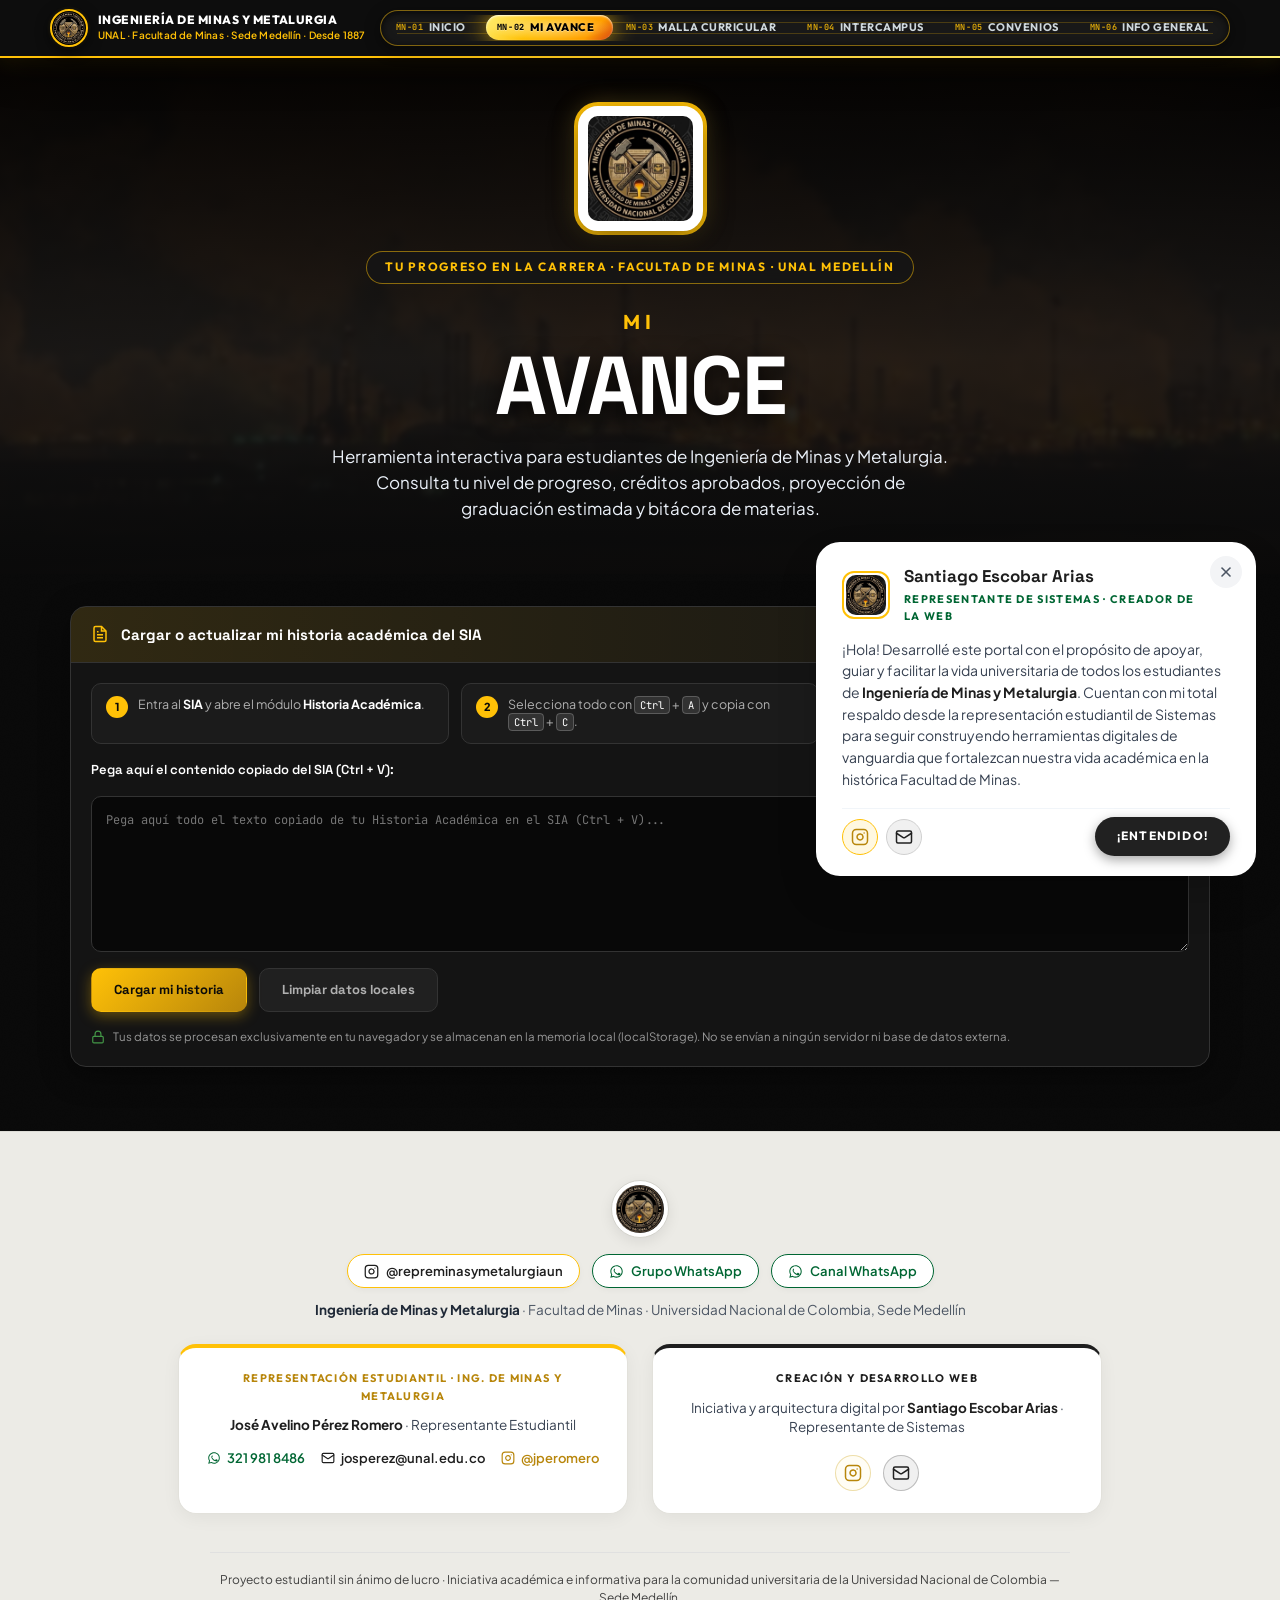
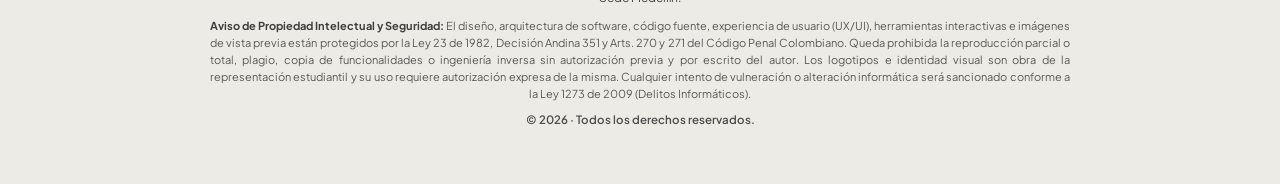
==== avance.html @ d53f07f4 "integracion semillero ignea y mi avance" ====
<!doctype html>
<!-- ==============================================================================
   PORTAL DIGITAL OFICIAL · INGENIERÍA DE MINAS Y METALURGIA · UNAL MEDELLÍN
   Módulo Mi Avance: panel de progreso, proyección de graduación y bitácora académica.
   Diseño & Desarrollo: Santiago Escobar Arias.
   Todos los derechos reservados © 2026.
   ============================================================================== -->
<html lang="es">
<head>
  <meta charset="utf-8">
  <meta name="viewport" content="width=device-width, initial-scale=1">
  <title>Mi Avance · Ingeniería de Minas y Metalurgia UNAL Medellín</title>
  <meta name="description" content="Consulta tu nivel en la carrera de Ingeniería de Minas y Metalurgia, tu proyección de graduación, créditos aprobados y materias cursadas a partir de tu historia académica del SIA.">
  <link rel="icon" type="image/png" href="img/logo-minas.png">
  <link rel="preconnect" href="https://fonts.googleapis.com">
  <link rel="preconnect" href="https://fonts.gstatic.com" crossorigin>
  <link rel="stylesheet" href="https://fonts.googleapis.com/css2?family=Plus+Jakarta+Sans:ital,wght@0,400;0,500;0,600;0,700;0,800;1,400;1,600&family=Space+Grotesk:wght@500;600;700;800&family=JetBrains+Mono:wght@400;500;700&family=Outfit:wght@500;600;700;800&display=swap">
  <link rel="stylesheet" href="css/base.css">
  <link rel="stylesheet" href="css/avance.css">
</head>
<body data-pagina="avance">

  <div id="barra"></div>

  <!-- PORTADA -->
  <section class="portada portada--corta foto foto--panoramica">
    <div class="contenedor portada__contenido">
      <div class="portada__logo-wrap">
        <img class="portada__logo" src="img/logo-minas.png" alt="Logo de Ingeniería de Minas y Metalurgia · Facultad de Minas" width="115" height="115">
      </div>
      <p class="portada__lugar">Tu progreso en la carrera · Facultad de Minas · UNAL Medellín</p>
      <h1 class="portada__titulo">
        <span class="portada__antetitulo">Mi</span>
        <span class="letras-varsity">Avance</span>
      </h1>
      <p class="portada__texto">Herramienta interactiva para estudiantes de Ingeniería de Minas y Metalurgia. Consulta tu nivel de progreso, créditos aprobados, proyección de graduación estimada y bitácora de materias.</p>
    </div>
  </section>

  <main>
    <section class="seccion avance" aria-label="Mi avance en la carrera">
      <div class="contenedor avance__contenedor">

        <!-- ENTRADA: CARGAR / ACTUALIZAR HISTORIA ACADÉMICA -->
        <details class="entrada" id="entrada" open>
          <summary class="entrada__resumen">
            <span class="entrada__resumen-icono" aria-hidden="true">
              <svg viewBox="0 0 24 24" fill="none" stroke="currentColor" stroke-width="2" width="18" height="18"><path d="M14 2H6a2 2 0 0 0-2 2v16a2 2 0 0 0 2 2h12a2 2 0 0 0 2-2V8z"/><polyline points="14 2 14 8 20 8"/><line x1="16" y1="13" x2="8" y2="13"/><line x1="16" y1="17" x2="8" y2="17"/><polyline points="10 9 9 9 8 9"/></svg>
            </span>
            <span class="entrada__resumen-texto">Cargar o actualizar mi historia académica del SIA</span>
            <span class="entrada__resumen-flecha" aria-hidden="true">▼</span>
          </summary>
          <div class="entrada__cuerpo">
            <ol class="entrada__pasos">
              <li><b>1</b><span>Entra al <strong>SIA</strong> y abre el módulo <strong>Historia Académica</strong>.</span></li>
              <li><b>2</b><span>Selecciona todo con <kbd>Ctrl</kbd> + <kbd>A</kbd> y copia con <kbd>Ctrl</kbd> + <kbd>C</kbd>.</span></li>
              <li><b>3</b><span>Pega aquí abajo y dale <strong>Cargar mi historia</strong>.</span></li>
            </ol>
            <label class="entrada__etiqueta" for="historia-texto">Pega aquí el contenido copiado del SIA (Ctrl + V):</label>
            <textarea id="historia-texto" class="entrada__texto" rows="7" spellcheck="false" placeholder="Pega aquí todo el texto copiado de tu Historia Académica en el SIA (Ctrl + V)..."></textarea>
            <p class="entrada__error" id="entrada-error" role="alert" hidden></p>
            <div class="entrada__acciones">
              <button type="button" class="boton-juego" id="btn-guardar">Cargar mi historia</button>
              <button type="button" class="boton-juego boton-juego--suave" id="btn-borrar">Limpiar datos locales</button>
            </div>
            <p class="entrada__privacidad">
              <svg viewBox="0 0 24 24" fill="none" stroke="currentColor" stroke-width="2" width="14" height="14" aria-hidden="true"><rect width="18" height="11" x="3" y="11" rx="2" ry="2"/><path d="M7 11V7a5 5 0 0 1 10 0v4"/></svg>
              <span>Tus datos se procesan exclusivamente en tu navegador y se almacenan en la memoria local (localStorage). No se envían a ningún servidor ni base de datos externa.</span>
            </p>
          </div>
        </details>

        <!-- PANTALLA DE JUEGO / AVANCE -->
        <div id="avance-juego" hidden></div>

      </div>
    </section>
  </main>

  <div id="pie"></div>

  <!-- SCRIPTS -->
  <script src="js/comun.js"></script>
  <script src="js/avance-lector.js"></script>
  <script src="js/avance.js"></script>
</body>
</html>
---- css/base.css ----
/**
 * PLATAFORMA DIGITAL · INGENIERÍA DE MINAS Y METALURGIA (UNAL MEDELLÍN)
 * Diseño y Estilos por: Santiago Escobar Arias · Representante de Sistemas
 * © 2026 Santiago Escobar Arias. Todos los derechos reservados.
 * Obra protegida por la Ley 23 de 1982 y Decisión 351 (CAN).
 */
/* =========================================================
   INGENIERÍA DE MINAS Y METALURGIA · UNAL MEDELLÍN — ESTILOS COMUNES
   Los usan todas las páginas (módulos).
   1. Variables y base
   2. Fondos con fotos
   3. Barra superior y navegación
   4. Portada
   5. Títulos de sección y mensajes
   6. Pie (Diseño con dos tarjetas oficiales)
   7. Mensaje flotante de bienvenida (Diseño modal oficial)
   ========================================================= */


/* ---------- 1. Variables y base ---------- */

:root {
  /* Paleta Oficial Ingeniería de Minas y Metalurgia */
  --negro-absoluto: #000000;       /* Base / Fondo ultra profundo */
  --oro-minero: #FFC107;           /* Acento estelar: Oro puro, veta mineral, crisol de fundición */
  --oro-suave: #FFECB3;            /* Tono suave: Crema oro / insignias e indicadores */
  --carbon-oscuro: #212121;        /* Secundario: Grafito / carbón industrial / roca encajante */
  --plata-acero: #BDBDBD;          /* Estructural: Acero metalúrgico / plata / bordes técnicos */
  --blanco-puro: #FFFFFF;          /* Máxima legibilidad y contraste limpio */

  /* Aliases para compatibilidad total con módulos y componentes */
  --azul-petroleo: #1e1e1e;        /* Adaptado al grafito carbón */
  --dorado-ambar: var(--oro-minero);
  --dorado-suave: var(--oro-suave);
  --negro-crudo: var(--carbon-oscuro);
  --verde-minas: #006633;          /* Institucional: Verde oficial Facultad de Minas */
  --gris-arena: #F8F9FA;
  --azul-acero: #2A2A2A;

  --azul-marino: #181818;
  --verde-bosque: #006633;
  --turquesa: var(--oro-minero);
  --lima-vibrante: var(--oro-minero);
  --lima-suave: var(--oro-suave);

  --color-primario: var(--carbon-oscuro);
  --color-acento: var(--oro-minero);
  --color-secundario: var(--negro-absoluto);
  --color-institucional: var(--verde-minas);

  --azul: #212121;
  --azul-oscuro: #0a0a0a;
  --azul-brillante: #D49E00;
  --papel: #F8F9FA;
  --tinta: #151515;
  --tinta-suave: #333333;
  --gris: #666666;
  --linea: #E0E0E0;

  /* Colores de los componentes de la malla */
  --fundamentacion: #D49E00;       /* Dorado Ámbar / Ciencias Básicas */
  --disciplinar: #212121;          /* Carbón Grafito / Profesional & Disciplinar */
  --libre: #757575;                /* Plata Oscura / Libre Elección */

  /* Tipografías modernas para Ingeniería de Minas y Metalurgia */
  --letra-titulo: 'Space Grotesk', 'Outfit', -apple-system, BlinkMacSystemFont, "Segoe UI", Roboto, sans-serif;
  --letra-universidad: 'Outfit', 'Space Grotesk', -apple-system, BlinkMacSystemFont, "Segoe UI", Roboto, sans-serif;
  --letra-texto: 'Plus Jakarta Sans', -apple-system, BlinkMacSystemFont, "Segoe UI", Roboto, sans-serif;
  --letra-codigo: 'JetBrains Mono', monospace;
  --letra-estrecha: 'Plus Jakarta Sans', -apple-system, BlinkMacSystemFont, "Segoe UI", Roboto, sans-serif;
}

*, *::before, *::after { box-sizing: border-box; }
[hidden] { display: none !important; }

html {
  scroll-behavior: smooth;
  overflow-x: hidden;
  max-width: 100vw;
}

body {
  margin: 0;
  font-family: var(--letra-texto);
  line-height: 1.55;
  color: var(--tinta);
  background: url(../img/textura.svg), var(--papel);
  overflow-x: hidden;
  max-width: 100vw;
}

h1, h2, h3, h4, p { margin: 0; }
svg { display: block; }
button { font: inherit; color: inherit; cursor: pointer; }
a { color: var(--azul-brillante); }

.contenedor {
  width: min(1180px, 100% - 32px);
  margin-inline: auto;
}

.solo-lectores {
  position: absolute;
  width: 1px; height: 1px;
  overflow: hidden;
  clip-path: inset(50%);
  white-space: nowrap;
}

@keyframes aparecer {
  from { opacity: 0; transform: translateY(8px); }
  to { opacity: 1; transform: none; }
}


/* ---------- 2. Fondos con fotos de la Facultad de Minas / Entorno Energético ---------- */

.foto {
  position: relative;
  isolation: isolate;
  overflow: hidden;
  background-color: var(--azul-petroleo);
}
.foto::before,
.foto::after {
  content: '';
  position: absolute;
  z-index: -1;
}
.foto::before {
  inset: -14px;
  background-size: cover;
  background-position: center;
  filter: blur(2px);
}
.foto::after {
  inset: 0;
  background: linear-gradient(180deg, rgba(0, 0, 0, 0.94) 0%, rgba(20, 20, 20, 0.88) 58%, rgba(10, 10, 10, 0.96) 100%);
}
.foto--entrada::before { background-image: url(../img/campus-entrada.jpg); }
.foto--panoramica::before,
.foto--edificio::before { background-image: url(../img/campus-edificio.jpg); }


/* ---------- 3. Barra superior y navegación ---------- */

.barra {
  position: sticky;
  top: 0;
  z-index: 100;
  background: rgba(14, 14, 14, 0.95);
  backdrop-filter: blur(20px);
  -webkit-backdrop-filter: blur(20px);
  border-bottom: 2px solid var(--oro-minero);
  box-shadow: 0 14px 40px -10px rgba(0, 0, 0, 0.95), 0 0 24px rgba(255, 193, 7, 0.18);
  transition: background .2s ease, box-shadow .2s ease;
}

/* Línea de riel minero / veta de oro incandescente en el borde inferior */
.barra::after {
  content: '';
  position: absolute;
  bottom: -2px;
  left: 0;
  right: 0;
  height: 2px;
  background: linear-gradient(90deg, 
    transparent 0%, 
    rgba(255, 193, 7, 0.2) 15%, 
    #FFF176 50%, 
    rgba(255, 193, 7, 0.2) 85%, 
    transparent 100%);
  background-size: 200% 100%;
  animation: vetaMineraFlow 5s linear infinite;
  pointer-events: none;
}

@keyframes vetaMineraFlow {
  0% { background-position: 100% 0; }
  100% { background-position: -100% 0; }
}

.barra__contenido {
  display: flex;
  align-items: center;
  justify-content: space-between;
  gap: 14px;
  min-height: 56px;
}

.barra__marca {
  display: flex;
  align-items: center;
  gap: 10px;
  color: #fff;
  text-decoration: none;
  flex-shrink: 0;
  transition: transform .2s ease;
}

.barra__marca:hover {
  transform: translateY(-1px);
}

.barra__escudo {
  width: 38px;
  height: 38px;
  flex: none;
  display: flex;
  align-items: center;
  justify-content: center;
  position: relative;
}

.barra__escudo-halo {
  position: absolute;
  inset: -3px;
  border-radius: 50%;
  background: radial-gradient(circle, rgba(255, 193, 7, 0.65) 0%, transparent 72%);
  opacity: 0.6;
  animation: haloMinero 3s ease-in-out infinite alternate;
  pointer-events: none;
}

@keyframes haloMinero {
  0% { transform: scale(0.95); opacity: 0.35; }
  100% { transform: scale(1.15); opacity: 0.85; }
}

.barra__escudo-img {
  width: 38px;
  height: 38px;
  border-radius: 50%;
  object-fit: cover;
  padding: 1px;
  border: 2px solid var(--oro-minero);
  background: #000000;
  display: block;
  box-shadow: 0 4px 14px rgba(0, 0, 0, 0.7);
  position: relative;
  z-index: 1;
}

.barra__texto {
  display: flex;
  flex-direction: column;
}

.barra__carrera-nombre {
  font-family: var(--letra-universidad);
  font-size: 12px;
  font-weight: 800;
  line-height: 1.15;
  letter-spacing: .04em;
  text-transform: uppercase;
  color: #ffffff;
  white-space: nowrap;
}

.barra__carrera-facultad {
  font-family: var(--letra-texto);
  font-size: 10px;
  letter-spacing: .02em;
  color: var(--oro-minero);
  font-weight: 600;
  margin-top: 1px;
  white-space: nowrap;
}

/* =========================================================
   MENÚ DE NAVEGACIÓN: RIEL MINERO Y CRISOL DE METAL FUNDIDO
   ========================================================= */

.nav-minero {
  position: relative;
  display: inline-flex;
  align-items: center;
  background: rgba(26, 26, 26, 0.9);
  border: 1.5px solid rgba(255, 193, 7, 0.45);
  border-radius: 999px;
  padding: 3px;
  box-shadow: inset 0 2px 8px rgba(0, 0, 0, 0.7), 0 4px 16px rgba(0, 0, 0, 0.45);
  isolation: isolate;
  flex-shrink: 0;
}

/* Riel metálico interno */
.nav-minero__riel {
  position: absolute;
  inset: 4px;
  border-radius: 999px;
  pointer-events: none;
  overflow: hidden;
  z-index: 1;
}

.nav-minero__linea-riel {
  position: absolute;
  left: 12px;
  right: 12px;
  height: 1px;
  background: rgba(255, 193, 7, 0.22);
  pointer-events: none;
}
.nav-minero__linea-riel.linea--sup { top: 7px; }
.nav-minero__linea-riel.linea--inf { bottom: 7px; }

/* Crisol de fundición / Oro líquido que se desplaza */
.nav-minero__crisol-slider {
  position: absolute;
  top: 0;
  bottom: 0;
  left: 0;
  width: 0;
  border-radius: 999px;
  background: linear-gradient(135deg, #FFF176 0%, #FFC107 40%, #FFA000 80%, #D84315 100%);
  box-shadow: 0 0 24px rgba(255, 193, 7, 0.85), inset 0 1px 2px rgba(255, 255, 255, 0.8);
  pointer-events: none;
  transform-origin: center;
  will-change: left, width, transform;
}

/* Estado de fundición en tránsito (colada continua con chispas) */
.nav-minero__crisol-slider.is-fundiendo {
  background: linear-gradient(90deg, 
    #D84315 0%, 
    #FFA000 20%, 
    #FFF9C4 50%, 
    #FFC107 80%, 
    #D84315 100%);
  background-size: 200% 100%;
  animation: coladaSurge .4s linear infinite;
  box-shadow: 0 0 32px rgba(255, 193, 7, 1), inset 0 0 10px rgba(255, 255, 255, 0.95);
}

@keyframes coladaSurge {
  0% { background-position: 100% 0; }
  100% { background-position: -100% 0; }
}

.crisol-slider__metal-fundido {
  position: absolute;
  inset: 0;
  border-radius: 999px;
  background: radial-gradient(ellipse at 50% 50%, rgba(255, 255, 255, 0.5) 0%, transparent 70%);
  opacity: 0.8;
}

.crisol-slider__gota {
  position: absolute;
  right: -3px;
  top: 50%;
  transform: translateY(-50%);
  width: 7px;
  height: 7px;
  border-radius: 50%;
  background: #FFF9C4;
  box-shadow: 0 0 10px #FFC107;
  opacity: 0;
  transition: opacity .2s;
}

.nav-minero__crisol-slider.is-fundiendo .crisol-slider__gota {
  opacity: 1;
}

/* Estaciones del menú */
.nav-minero__estaciones {
  position: relative;
  z-index: 2;
  display: flex;
  align-items: center;
  gap: 2px;
}

.nav-estacion {
  position: relative;
  display: inline-flex;
  align-items: center;
  gap: 5px;
  padding: 5px 12px;
  border-radius: 999px;
  text-decoration: none;
  font-family: var(--letra-universidad);
  font-size: 11px;
  font-weight: 700;
  letter-spacing: .05em;
  text-transform: uppercase;
  color: #CFD8DC;
  background: transparent;
  border: none;
  white-space: nowrap;
  cursor: pointer;
  transition: color .2s ease;
  user-select: none;
}

.nav-estacion__cod {
  font-family: var(--letra-codigo);
  font-size: 8.5px;
  color: var(--oro-minero);
  opacity: 0.85;
  transition: color .2s, opacity .2s;
}

.nav-estacion:hover {
  color: #FFF176;
}

.nav-estacion:hover .nav-estacion__cod {
  opacity: 1;
  color: #FFF176;
}

/* Pestaña activa: iluminada en contraste absoluto sobre el oro líquido */
.nav-estacion.is-activa {
  color: #000000 !important;
  font-weight: 800;
  text-shadow: 0 1px 0 rgba(255, 255, 255, 0.3);
}

.nav-estacion.is-activa .nav-estacion__cod {
  color: #000000 !important;
  opacity: 0.95;
  font-weight: 800;
}

.nav-estacion:focus-visible {
  outline: 2px solid var(--oro-minero);
  outline-offset: 2px;
}

/* Efecto de chispas de forja al hacer clic */
.chispas-forja-wrap {
  position: fixed;
  pointer-events: none;
  z-index: 9999;
  width: 1px;
  height: 1px;
}

.chispa-metal {
  position: absolute;
  width: 4px;
  height: 4px;
  border-radius: 50%;
  background: #FFF59D;
  box-shadow: 0 0 8px #FFC107;
  animation: volarChispa var(--dur) cubic-bezier(0.1, 0.8, 0.3, 1) forwards;
}

@keyframes volarChispa {
  0% { transform: translate(0, 0) scale(1.4); opacity: 1; }
  100% { transform: translate(var(--tx), var(--ty)) scale(0.2); opacity: 0; }
}

/* Botón menú móvil (oculto en pantallas grandes) */
.barra__boton-menu {
  display: none;
  align-items: center;
  gap: 8px;
  padding: 8px 14px;
  border-radius: 999px;
  border: 1.5px solid rgba(212, 175, 55, 0.4);
  background: rgba(255, 255, 255, 0.08);
  color: #fff;
  font-family: var(--letra-universidad);
  font-size: 12px;
  letter-spacing: .1em;
  text-transform: uppercase;
  font-weight: 600;
  transition: background .15s, border-color .15s, color .15s, transform .1s;
}
.barra__boton-menu:hover {
  background: rgba(255, 255, 255, 0.2);
  border-color: #fff;
}
.barra__boton-menu:active {
  transform: scale(0.97);
}
.barra__boton-menu:focus-visible {
  outline: 3px solid var(--dorado-ambar);
  outline-offset: 2px;
}
.barra__icono {
  width: 18px;
  height: 18px;
  display: flex;
  align-items: center;
  justify-content: center;
}
.barra__icono svg {
  width: 18px;
  height: 18px;
}
.barra__icono--cerrar {
  display: none;
}

/* Estado abierto en la barra */
.barra.is-menu-abierto .barra__boton-menu {
  background: #fff;
  color: var(--azul-petroleo);
  border-color: var(--dorado-ambar);
}
.barra.is-menu-abierto .barra__icono--abrir {
  display: none;
}
.barra.is-menu-abierto .barra__icono--cerrar {
  display: flex;
}


/* ---------- 4. Portada ---------- */

.portada__contenido {
  display: flex;
  flex-direction: column;
  align-items: center;
  text-align: center;
  padding: 72px 0 80px;
}
.portada--corta .portada__contenido { padding: 48px 0 52px; }

.portada__lugar {
  display: inline-flex;
  align-items: center;
  gap: 8px;
  padding: 6px 18px;
  border-radius: 999px;
  background: rgba(22, 22, 22, 0.85);
  border: 1.5px solid rgba(255, 193, 7, 0.5);
  color: var(--dorado-ambar);
  font-family: var(--letra-universidad);
  font-size: 12px;
  font-weight: 700;
  letter-spacing: .14em;
  text-transform: uppercase;
  margin-bottom: 16px;
  backdrop-filter: blur(8px);
}
.portada__titulo { margin-top: 6px; }
.portada__antetitulo {
  display: block;
  font-family: var(--letra-universidad);
  font-size: clamp(14px, 2.2vw, 20px);
  letter-spacing: .25em;
  text-transform: uppercase;
  color: var(--dorado-ambar);
  font-weight: 700;
  margin-bottom: 6px;
}

/* Tipografía de portada moderna para Minas y Metalurgia */
.letras-varsity {
  position: relative;
  display: inline-block;
  font-family: var(--letra-titulo);
  font-weight: 800;
  font-size: clamp(32px, 8.5vw, 98px);
  line-height: 1.05;
  letter-spacing: -0.02em;
  text-transform: uppercase;
  color: #ffffff;
  text-shadow: 0 4px 22px rgba(0, 0, 0, 0.9);
}
.portada--corta .letras-varsity { font-size: clamp(28px, 7vw, 82px); }
.letras-varsity--sub {
  display: block;
  margin-top: 4px;
  font-size: clamp(44px, 8.5vw, 92px);
  letter-spacing: -0.01em;
  background: linear-gradient(135deg, #FFECB3 0%, #FFC107 50%, #D49E00 100%);
  -webkit-background-clip: text;
  -webkit-text-fill-color: transparent;
  filter: drop-shadow(0 4px 18px rgba(0, 0, 0, 0.8));
}
.letras-varsity::before {
  display: none;
}

.portada__logo-wrap {
  margin-bottom: 20px;
}
.portada__logo {
  width: 125px;
  height: 125px;
  border-radius: 20px;
  object-fit: contain;
  padding: 6px;
  border: 4px solid #fff;
  box-shadow: 0 10px 30px rgba(0, 0, 0, .45), 0 0 0 4px var(--dorado-ambar), 0 0 24px rgba(212, 175, 55, 0.35);
  background: #fff;
  display: block;
  margin: 0 auto;
  transition: transform .25s ease;
}
.portada__logo:hover {
  transform: scale(1.05);
}

.portada__subtitulo {
  margin-top: 14px;
  font-family: var(--letra-titulo);
  font-size: clamp(24px, 4.2vw, 44px);
  letter-spacing: .02em;
  text-transform: uppercase;
  font-weight: 700;
  color: #fff;
}
.portada__texto {
  max-width: 620px;
  margin-top: 14px;
  font-size: 17px;
  color: #eaf0f8;
}

.portada__cifras {
  display: flex;
  flex-wrap: wrap;
  justify-content: center;
  margin: 36px 0 0;
  padding: 4px;
  list-style: none;
  border: 1.5px solid rgba(255, 193, 7, .4);
  border-radius: 24px;
  background: rgba(22, 22, 22, .92);
  backdrop-filter: blur(10px);
  box-shadow: 0 14px 34px -10px rgba(0,0,0,0.45);
}
.portada__cifras li {
  display: flex;
  flex-direction: column;
  align-items: center;
  justify-content: center;
  min-width: 130px;
  padding: 12px 24px;
  font-family: var(--letra-titulo);
  font-weight: 700;
  font-size: 26px;
  line-height: 1.1;
  letter-spacing: .02em;
  text-transform: uppercase;
  color: var(--dorado-ambar);
}
.portada__cifras li + li { border-left: 1px solid rgba(255, 255, 255, .25); }
.portada__cifras small {
  margin-top: 3px;
  font-family: var(--letra-texto);
  font-weight: 600;
  font-size: 12px;
  letter-spacing: .02em;
  text-transform: none;
  color: #FBF4D8;
}

.portada__boton {
  display: inline-flex;
  align-items: center;
  gap: 12px;
  height: 54px;
  margin-top: 28px;
  padding: 0 28px;
  border-radius: 999px;
  background: var(--dorado-ambar);
  color: var(--negro-crudo);
  font-family: var(--letra-universidad);
  font-weight: 700;
  font-size: 14.5px;
  letter-spacing: .08em;
  text-transform: uppercase;
  text-decoration: none;
  box-shadow: 0 8px 24px -4px rgba(255, 193, 7, .5), 0 0 0 3px rgba(0, 0, 0, 0.4);
  transition: transform .15s, background .15s, box-shadow .15s;
}
.portada__boton:hover {
  transform: translateY(-2px);
  background: #f7e8a4;
  box-shadow: 0 12px 28px -4px rgba(212, 175, 55, .65), 0 0 0 3px var(--dorado-ambar);
}
.portada__boton svg { width: 18px; height: 18px; color: var(--negro-crudo); }

.portada__acciones {
  display: flex;
  flex-wrap: wrap;
  align-items: center;
  justify-content: center;
  gap: 16px;
  margin-top: 28px;
}
.portada__acciones .portada__boton {
  margin-top: 0;
}
.portada__boton--secundario {
  background: rgba(26, 26, 26, .92);
  color: #fff;
  border: 1.5px solid rgba(255, 193, 7, .5);
  box-shadow: 0 10px 24px -10px rgba(0, 0, 0, .5);
}
.portada__boton--secundario:hover {
  background: var(--azul-petroleo);
  border-color: var(--dorado-ambar);
  color: #fff;
  box-shadow: 0 12px 26px -8px rgba(212, 175, 55, .4);
}
.portada__boton--secundario svg {
  color: var(--dorado-ambar);
}


/* ---------- 5. Títulos de sección y mensajes ---------- */

.seccion { padding: 72px 0; }

.seccion-titulo {
  max-width: 680px;
  margin: 0 auto 40px;
  text-align: center;
}
.seccion-titulo__antetitulo {
  font-family: var(--letra-universidad);
  font-size: 12.5px;
  font-weight: 700;
  letter-spacing: .2em;
  text-transform: uppercase;
  color: var(--dorado-ambar);
}
.seccion-titulo h2 {
  margin-top: 6px;
  font-family: var(--letra-titulo);
  font-weight: 700;
  font-size: clamp(30px, 4.5vw, 44px);
  line-height: 1.15;
  color: var(--azul-petroleo);
  -webkit-text-stroke: 0;
  filter: none;
}
.seccion-titulo__intro { margin-top: 12px; font-size: 16.5px; color: var(--tinta-suave); }

.aviso {
  max-width: 560px;
  margin: 40px auto;
  padding: 22px 24px;
  border: 2px dashed var(--dorado-ambar);
  border-radius: 18px;
  background: #fff;
  text-align: center;
  color: var(--tinta-suave);
}
.aviso strong { color: var(--azul-petroleo); }
.aviso code {
  padding: 2px 6px;
  border-radius: 6px;
  background: #eef3f9;
  font-size: 14px;
}

.cargando {
  padding: 48px 0;
  text-align: center;
  font-family: var(--letra-universidad);
  letter-spacing: .2em;
  text-transform: uppercase;
  font-size: 13px;
  color: var(--gris);
}


/* ---------- 6. Pie de Página (Idéntico al diseño con 2 tarjetas) ---------- */

.pie {
  background: #ecebe6;
  border-top: 1px solid #dddcd6;
  padding: 48px 16px 56px;
  display: flex;
  flex-direction: column;
  align-items: center;
  gap: 24px;
}

.pie__marca-central {
  display: flex;
  flex-direction: column;
  align-items: center;
  text-align: center;
  gap: 12px;
  max-width: 680px;
  margin: 0 auto;
}

.pie__escudo {
  width: 58px;
  height: 58px;
  display: flex;
  align-items: center;
  justify-content: center;
  margin-bottom: 2px;
}

.pie__escudo-img {
  width: 58px;
  height: 58px;
  border-radius: 50%;
  object-fit: contain;
  background: #ffffff;
  padding: 4px;
  border: 1px solid #d4d3cc;
  box-shadow: 0 4px 14px rgba(0, 0, 0, 0.08);
  display: block;
}

.pie__pildoras-carrera {
  display: inline-flex;
  align-items: center;
  justify-content: center;
  gap: 12px;
  flex-wrap: wrap;
  margin-top: 2px;
}

.pie__pildora {
  display: inline-flex;
  align-items: center;
  gap: 7px;
  padding: 6px 16px;
  border-radius: 999px;
  background: #ffffff;
  border: 1px solid #dfded8;
  font-size: 13px;
  font-weight: 600;
  text-decoration: none;
  box-shadow: 0 2px 6px rgba(0, 0, 0, 0.04);
  transition: transform .15s, border-color .15s, box-shadow .15s;
}

.pie__pildora:hover {
  transform: translateY(-1px);
  box-shadow: 0 4px 12px rgba(0, 0, 0, 0.08);
}

.pie__pildora--ig {
  color: var(--azul-petroleo);
  border-color: var(--dorado-ambar);
}
.pie__pildora--ig:hover {
  background: rgba(212, 175, 55, 0.1);
  border-color: var(--azul-petroleo);
}

.pie__pildora--wpp {
  color: var(--verde-minas);
  border-color: var(--verde-minas);
}
.pie__pildora--wpp:hover {
  background: rgba(0, 102, 51, 0.08);
  border-color: var(--verde-minas);
}

.pie__pildora--drive {
  color: var(--azul-petroleo);
  border-color: var(--dorado-ambar);
}
.pie__pildora--drive:hover {
  background: rgba(212, 175, 55, 0.12);
  border-color: var(--azul-petroleo);
}

.pie__titulo-carrera {
  font-size: 13.5px;
  color: #4b5563;
  line-height: 1.5;
  margin: 0;
}

.pie__titulo-carrera strong {
  color: #1f2937;
  font-weight: 700;
}

/* Rejilla de dos tarjetas */
.pie__tarjetas-grid {
  display: grid;
  grid-template-columns: repeat(2, minmax(320px, 450px));
  justify-content: center;
  gap: 24px;
  width: min(940px, 100%);
  margin: 0 auto;
}

.pie__tarjeta {
  background: #ffffff;
  border-radius: 18px;
  padding: 22px 24px;
  box-shadow: 0 4px 18px rgba(0, 0, 0, 0.05);
  border: 1px solid #e2e1db;
  text-align: center;
  display: flex;
  flex-direction: column;
  align-items: center;
  gap: 10px;
  position: relative;
  overflow: hidden;
}

.pie__tarjeta--representacion {
  border-top: 4px solid var(--dorado-ambar);
}

.pie__tarjeta--desarrollo {
  border-top: 4px solid var(--azul-petroleo);
}

.pie__tarjeta-sub {
  font-family: var(--letra-universidad);
  font-size: 11px;
  font-weight: 700;
  letter-spacing: .12em;
  text-transform: uppercase;
}

.pie__tarjeta--representacion .pie__tarjeta-sub {
  color: #B8860B;
}

.pie__tarjeta--desarrollo .pie__tarjeta-sub {
  color: var(--azul-petroleo);
}

.pie__tarjeta-nombre {
  font-size: 13.5px;
  line-height: 1.45;
  color: #374151;
  margin: 0;
}

.pie__tarjeta-nombre strong {
  color: var(--azul-petroleo);
  font-weight: 700;
}

.pie__tarjeta-enlaces {
  display: flex;
  align-items: center;
  justify-content: center;
  gap: 16px;
  flex-wrap: wrap;
  margin-top: 4px;
}

.pie__tarjeta-enlaces--segunda {
  margin-top: 0;
}

.pie__enlace-contacto {
  display: inline-flex;
  align-items: center;
  gap: 6px;
  font-size: 13px;
  text-decoration: none;
  font-weight: 600;
  transition: color .15s, transform .15s;
}

.pie__enlace-contacto:hover {
  transform: translateY(-1px);
}

.pie__enlace-contacto--wpp {
  color: var(--verde-minas);
}
.pie__enlace-contacto--wpp:hover {
  color: #0b8043;
}

.pie__enlace-contacto--correo {
  color: var(--azul-petroleo);
}
.pie__enlace-contacto--correo:hover {
  color: var(--dorado-ambar);
}

.pie__enlace-contacto--ig {
  color: #B8860B;
}
.pie__enlace-contacto--ig:hover {
  color: var(--azul-petroleo);
}

.pie__tarjeta-enlaces--iconos {
  gap: 12px;
  margin-top: 8px;
}

.pie__enlace-contacto--icono {
  width: 36px;
  height: 36px;
  border-radius: 50%;
  display: inline-flex;
  align-items: center;
  justify-content: center;
  background: #f8fafc;
  border: 1.5px solid #e2e8f0;
  transition: all .2s ease;
  padding: 0;
}

.pie__enlace-contacto--icono.pie__enlace-contacto--ig {
  color: #B8860B;
  border-color: rgba(212, 175, 55, 0.4);
  background: #fffdf5;
}

.pie__enlace-contacto--icono.pie__enlace-contacto--ig:hover {
  background: #B8860B;
  color: #ffffff;
  border-color: #B8860B;
  transform: translateY(-2px);
  box-shadow: 0 4px 12px rgba(184, 134, 11, 0.3);
}

.pie__enlace-contacto--icono.pie__enlace-contacto--correo {
  color: #212121;
  border-color: rgba(33, 33, 33, 0.25);
  background: #f0f0f0;
}

.pie__enlace-contacto--icono.pie__enlace-contacto--correo:hover {
  background: #212121;
  color: #ffffff;
  border-color: #212121;
  transform: translateY(-2px);
  box-shadow: 0 4px 12px rgba(0, 0, 0, 0.3);
}


/* ---------- 7. Mensaje flotante de bienvenida (Diseño modal oficial) ---------- */

.toast-autor {
  position: fixed;
  bottom: 24px;
  right: 24px;
  z-index: 9999;
  max-width: 440px;
  width: calc(100% - 32px);
  pointer-events: none;
  opacity: 0;
  transform: translateY(24px) scale(0.96);
  transition: opacity .35s cubic-bezier(0.16, 1, 0.3, 1), transform .35s cubic-bezier(0.16, 1, 0.3, 1);
}

.toast-autor.is-visible {
  pointer-events: auto;
  opacity: 1;
  transform: translateY(0) scale(1);
}

.toast-autor.is-hiding {
  opacity: 0;
  transform: translateY(16px) scale(0.95);
}

.toast-autor__tarjeta {
  background: #ffffff;
  border-radius: 24px;
  padding: 24px 26px 20px;
  box-shadow: 0 20px 48px -10px rgba(0, 0, 0, 0.22), 0 0 0 1px rgba(0, 0, 0, 0.06);
  display: flex;
  flex-direction: column;
  gap: 14px;
  position: relative;
}

.toast-autor__cerrar {
  position: absolute;
  top: 14px;
  right: 14px;
  width: 32px;
  height: 32px;
  border-radius: 50%;
  background: #f3f4f6;
  border: none;
  color: #4b5563;
  display: grid;
  place-items: center;
  cursor: pointer;
  transition: background .15s, color .15s, transform .1s;
}

.toast-autor__cerrar:hover {
  background: #e5e7eb;
  color: #111827;
  transform: scale(1.05);
}

.toast-autor__cabecera {
  display: flex;
  align-items: center;
  gap: 14px;
  padding-right: 32px;
}

.toast-autor__avatar {
  width: 48px;
  height: 48px;
  border-radius: 12px;
  border: 2px solid var(--dorado-ambar);
  padding: 2px;
  background: #ffffff;
  flex-shrink: 0;
  overflow: hidden;
}

.toast-autor__avatar-img {
  width: 100%;
  height: 100%;
  object-fit: contain;
  border-radius: 10px;
  display: block;
}

.toast-autor__titulos {
  display: flex;
  flex-direction: column;
  gap: 2px;
}

.toast-autor__nombre {
  font-family: var(--letra-titulo);
  font-size: 17px;
  font-weight: 700;
  color: var(--azul-petroleo);
  line-height: 1.2;
}

.toast-autor__cargo {
  font-family: var(--letra-universidad);
  font-size: 11px;
  font-weight: 700;
  letter-spacing: .12em;
  text-transform: uppercase;
  color: var(--verde-minas);
  margin-top: 2px;
}

.toast-autor__mensaje {
  font-size: 14px;
  line-height: 1.55;
  color: #374151;
  margin: 0;
}

.toast-autor__mensaje strong {
  color: var(--azul-petroleo);
  font-weight: 700;
}

.toast-autor__pildoras {
  display: flex;
  flex-wrap: wrap;
  gap: 8px;
  margin-top: 2px;
}

.toast-autor__pildora {
  display: inline-flex;
  align-items: center;
  gap: 6px;
  border-radius: 999px;
  padding: 6px 14px;
  font-size: 12.5px;
  font-weight: 600;
  text-decoration: none;
  transition: transform .15s, box-shadow .15s;
}

.toast-autor__pildora:hover {
  transform: translateY(-1px);
}

.toast-autor__pildora--wpp {
  background: #ecfdf5;
  border: 1px solid #a7f3d0;
  color: var(--verde-minas);
}

.toast-autor__pildora--ig {
  background: #fff8e1;
  border: 1px solid var(--dorado-ambar);
  color: #B8860B;
}

.toast-autor__pildora--correo {
  background: #f0f4f9;
  border: 1px solid #c7d8eb;
  color: var(--azul-petroleo);
}

.toast-autor__acciones {
  display: flex;
  align-items: center;
  justify-content: space-between;
  gap: 12px;
  margin-top: 4px;
  padding-top: 8px;
  border-top: 1px solid #f1f5f9;
}

.toast-autor__iconos {
  display: flex;
  align-items: center;
  gap: 8px;
}

.toast-autor__icono {
  width: 36px;
  height: 36px;
  border-radius: 50%;
  display: inline-flex;
  align-items: center;
  justify-content: center;
  text-decoration: none;
  transition: all .2s ease;
}

.toast-autor__icono--ig {
  background: #fff8e1;
  border: 1.5px solid var(--dorado-ambar);
  color: #B8860B;
}

.toast-autor__icono--ig:hover {
  background: #B8860B;
  color: #ffffff;
  transform: translateY(-2px);
  box-shadow: 0 4px 12px rgba(184, 134, 11, 0.3);
}

.toast-autor__icono--correo {
  background: #f0f0f0;
  border: 1.5px solid #d0d0d0;
  color: var(--carbon-oscuro);
}

.toast-autor__icono--correo:hover {
  background: var(--carbon-oscuro);
  color: #ffffff;
  transform: translateY(-2px);
  box-shadow: 0 4px 12px rgba(0, 0, 0, 0.3);
}

.toast-autor__btn-ok {
  background: var(--carbon-oscuro);
  color: #ffffff;
  border: none;
  border-radius: 999px;
  padding: 10px 22px;
  font-family: var(--letra-universidad);
  font-size: 12px;
  font-weight: 700;
  letter-spacing: .1em;
  text-transform: uppercase;
  cursor: pointer;
  width: fit-content;
  margin-top: 0;
  box-shadow: 0 4px 12px rgba(0, 0, 0, 0.35);
  transition: background .15s, transform .1s;
}

.toast-autor__btn-ok:hover {
  background: var(--dorado-ambar);
  color: var(--negro-crudo);
  transform: translateY(-1px);
}


/* ---------- Tablet y móvil ---------- */

@keyframes menuDesplegar {
  from {
    opacity: 0;
    transform: translateY(-8px);
  }
  to {
    opacity: 1;
    transform: translateY(0);
  }
}

@media (min-width: 981px) and (max-width: 1140px) {
  .nav-estacion {
    padding: 8px 12px;
    font-size: 11.5px;
    gap: 6px;
  }
}

@media (max-width: 980px) {
  .barra__contenido {
    min-height: 56px;
    padding-block: 8px;
    position: relative;
  }
  .barra__marca {
    max-width: calc(100% - 95px);
  }
  .barra__carrera-nombre {
    font-size: 11px;
    white-space: normal;
    line-height: 1.15;
  }
  .barra__carrera-facultad {
    font-size: 9.5px;
    white-space: nowrap;
    overflow: hidden;
    text-overflow: ellipsis;
    max-width: 220px;
  }
  .barra__boton-menu {
    display: inline-flex;
    flex-shrink: 0;
  }
  .nav-minero {
    display: none;
    position: absolute;
    top: 100%;
    left: 0;
    right: 0;
    background: rgba(18, 18, 18, 0.98);
    backdrop-filter: blur(20px);
    -webkit-backdrop-filter: blur(20px);
    border-radius: 0;
    border: none;
    border-bottom: 3.5px solid var(--oro-minero);
    box-shadow: 0 16px 36px -6px rgba(0, 0, 0, .85);
    padding: 16px;
    flex-direction: column;
    max-height: calc(100vh - 65px);
    overflow-y: auto;
    z-index: 100;
  }
  .barra.is-menu-abierto .nav-minero {
    display: flex;
    animation: menuDesplegar .2s ease-out;
  }
  .nav-minero__riel {
    display: none !important;
  }
  .nav-minero__estaciones {
    flex-direction: column;
    width: 100%;
    gap: 8px;
  }
  .nav-estacion {
    width: 100%;
    justify-content: flex-start;
    padding: 12px 18px;
    border-radius: 12px;
    background: rgba(255, 255, 255, 0.05);
    border: 1px solid rgba(255, 193, 7, 0.25);
    color: #fff;
    font-size: 13px;
  }
  .nav-estacion.is-activa {
    background: var(--oro-minero) !important;
    color: #000000 !important;
    border-color: #FFF3C4;
    font-weight: 800;
  }
  .nav-estacion.is-activa .nav-estacion__cod {
    color: #000000;
  }
}

@media (max-width: 720px) {
  .portada__contenido { padding: 48px 0 56px; }
  .portada__cifras li { min-width: 50%; }
  .portada__cifras li:nth-child(odd) { border-left: 0; }
  .portada__cifras li:nth-child(n + 3) { border-top: 1px solid rgba(255, 255, 255, .25); }
  .seccion { padding: 52px 0; }

  .pie__tarjetas-grid {
    grid-template-columns: 1fr;
  }
}

@media (max-width: 480px) {
  .toast-autor {
    bottom: 12px;
    right: 12px;
    left: 12px;
    width: auto;
    max-width: none;
  }
  .toast-autor__tarjeta {
    padding: 18px 18px 16px;
  }
  .toast-autor__acciones {
    flex-direction: column-reverse;
    gap: 12px;
  }
  .toast-autor__iconos {
    justify-content: center;
    width: 100%;
  }
  .toast-autor__btn-ok {
    text-align: center;
    width: 100%;
  }
  .barra__escudo,
  .barra__escudo-img {
    width: 34px;
    height: 34px;
  }
  .barra__carrera-nombre {
    font-size: 10px;
    line-height: 1.15;
    max-width: 165px;
  }
  .barra__carrera-facultad {
    display: none;
  }
  .barra__boton-menu {
    padding: 6px 10px;
    font-size: 11px;
    gap: 6px;
  }
}

/* ---------- Pie legal y derechos de autor ---------- */


/* ---------- Aviso Legal y Propiedad Intelectual ---------- */
.pie__legal {
  display: flex;
  flex-direction: column;
  align-items: center;
  gap: 10px;
  max-width: 860px;
  margin: 14px auto 0;
  padding-top: 18px;
  border-top: 1px solid var(--linea, rgba(0, 0, 0, 0.12));
  text-align: center;
}

.pie__legal-texto {
  font-family: var(--letra-texto, sans-serif);
  font-size: 12px;
  color: var(--tinta-suave, #555555);
  line-height: 1.5;
  margin: 0;
  opacity: 0.92;
}

.pie__legal-aviso {
  font-family: var(--letra-texto, sans-serif);
  font-size: 11px;
  color: var(--tinta-suave, #666666);
  line-height: 1.55;
  margin: 0;
  opacity: 0.8;
  text-align: justify;
  text-align-last: center;
}

.pie__legal-aviso strong {
  color: var(--tinta, #222222);
}

.pie__copyright {
  font-family: var(--letra-texto, sans-serif);
  font-size: 11.5px;
  font-weight: 600;
  color: var(--tinta-suave, #555555);
  line-height: 1.4;
  margin: 0;
  opacity: 0.85;
}
---- css/avance.css ----
/* ==============================================================================
   PORTAL DIGITAL OFICIAL · INGENIERÍA DE MINAS Y METALURGIA · UNAL MEDELLÍN
   ESTILOS DEL MÓDULO MI AVANCE
   Diseñado para alta legibilidad, estética minero-metalúrgica (carbón grafito, oro puro y plata acero)
   y total respuesta responsiva en ordenadores, tablets y móviles.
   Diseño & Arquitectura: Santiago Escobar Arias.
   Todos los derechos reservados © 2026.
   ============================================================================== */

:root {
  --fondo-avance: #0a0a0a;
  --panel: #141414;
  --panel-elevado: #1c1c1c;
  --panel-destacado: #242424;
  --borde: #333333;
  --borde-brillo: rgba(255, 193, 7, 0.35);
  --oro-minero: #FFC107;
  --oro-suave: #FFECB3;
  --oro-brillo: #FFD54F;
  --oro-oscuro: #D49E00;
  --carbon-oscuro: #212121;
  --plata-acero: #BDBDBD;
  --verde-minas: #006633;
  --verde-minas-brillo: #008f47;
  --fundamentacion: #D49E00;
  --disciplinar: #00A859;
  --libre: #94A3B8;
  --verde-catalizador: #4CAF50;
  --azul-curso: #FFA000;
  --suave: #B0B0B0;
  --luz: #FFFFFF;

  /* Aliases de compatibilidad */
  --dorado-ambar: var(--oro-minero);
  --dorado-suave: var(--oro-suave);
  --dorado-brillo: var(--oro-brillo);
  --lima-vibrante: var(--oro-minero);
  --lima-suave: var(--oro-suave);
  --turquesa: var(--oro-minero);
  --terracota: var(--oro-oscuro);
  --terracota-suave: var(--oro-suave);
  --naranja-flama: #FF9800;
  --letra-titulo: 'Space Grotesk', 'Outfit', -apple-system, BlinkMacSystemFont, "Segoe UI", Roboto, sans-serif;
  --letra-texto: 'Plus Jakarta Sans', -apple-system, BlinkMacSystemFont, "Segoe UI", Roboto, sans-serif;
  --letra-codigo: 'JetBrains Mono', monospace;
}

body[data-pagina="avance"] {
  background-color: var(--fondo-avance);
  color: #E2E8F0;
  min-height: 100vh;
}

.avance {
  padding: 32px 0 64px;
}

.avance__contenedor {
  max-width: 1200px;
  margin: 0 auto;
  padding-inline: 20px;
  display: flex;
  flex-direction: column;
  gap: 24px;
  box-sizing: border-box;
}

/* ---------- Formulario / Entrada de Historia Académica ---------- */
.entrada {
  background: var(--panel);
  border: 1px solid var(--borde);
  border-radius: 16px;
  overflow: hidden;
  box-shadow: 0 8px 30px rgba(0, 0, 0, 0.4);
  transition: border-color .2s ease;
}

.entrada:hover {
  border-color: var(--dorado-ambar);
}

.entrada__resumen {
  display: flex;
  align-items: center;
  gap: 12px;
  padding: 16px 20px;
  background: linear-gradient(90deg, rgba(255, 193, 7, 0.12), transparent);
  cursor: pointer;
  font-family: var(--letra-titulo);
  font-weight: 700;
  font-size: 15px;
  color: #fff;
  user-select: none;
  list-style: none;
}

.entrada__resumen::-webkit-details-marker {
  display: none;
}

.entrada__resumen-icono {
  color: var(--dorado-ambar);
  display: flex;
  align-items: center;
}

.entrada__resumen-texto {
  flex: 1;
}

.entrada__resumen-flecha {
  font-size: 11px;
  color: var(--suave);
  transition: transform .2s ease;
}

.entrada[open] .entrada__resumen-flecha {
  transform: rotate(180deg);
}

.entrada__cuerpo {
  padding: 20px;
  display: flex;
  flex-direction: column;
  gap: 16px;
  border-top: 1px solid var(--borde);
}

.entrada__pasos {
  display: grid;
  grid-template-columns: repeat(3, 1fr);
  gap: 12px;
  margin: 0;
  padding: 0;
  list-style: none;
}

.entrada__pasos li {
  background: rgba(255, 255, 255, 0.03);
  border: 1px solid var(--borde);
  border-radius: 10px;
  padding: 12px 14px;
  display: flex;
  align-items: flex-start;
  gap: 10px;
  font-size: 12.5px;
  color: var(--suave);
  line-height: 1.4;
}

.entrada__pasos b {
  display: inline-flex;
  align-items: center;
  justify-content: center;
  width: 22px;
  height: 22px;
  border-radius: 50%;
  background: var(--dorado-ambar);
  color: #0a0a0a;
  font-size: 11px;
  font-weight: 800;
  flex-shrink: 0;
}

.entrada__pasos strong {
  color: #fff;
}

.entrada__pasos kbd {
  background: rgba(255, 255, 255, 0.1);
  border: 1px solid rgba(255, 255, 255, 0.2);
  border-radius: 4px;
  padding: 1px 5px;
  font-size: 10.5px;
  font-family: var(--letra-codigo);
  color: #fff;
}

.entrada__etiqueta {
  font-family: var(--letra-titulo);
  font-size: 13px;
  font-weight: 600;
  color: #fff;
}

.entrada__texto {
  width: 100%;
  background: #080808;
  border: 1.5px solid var(--borde);
  border-radius: 10px;
  padding: 14px;
  color: #F1F5F9;
  font-family: var(--letra-codigo);
  font-size: 12px;
  line-height: 1.5;
  resize: vertical;
  min-height: 130px;
  box-sizing: border-box;
  transition: border-color .2s ease;
}

.entrada__texto:focus {
  outline: none;
  border-color: var(--dorado-ambar);
  box-shadow: 0 0 0 3px rgba(255, 193, 7, 0.25);
}

.entrada__error {
  margin: 0;
  padding: 10px 14px;
  border-radius: 8px;
  background: rgba(239, 68, 68, 0.15);
  border: 1px solid rgba(239, 68, 68, 0.35);
  color: #FCA5A5;
  font-size: 12.5px;
}

.entrada__acciones {
  display: flex;
  gap: 12px;
  flex-wrap: wrap;
}

.boton-juego {
  display: inline-flex;
  align-items: center;
  justify-content: center;
  gap: 8px;
  padding: 11px 22px;
  border-radius: 10px;
  border: 1px solid transparent;
  background: linear-gradient(135deg, var(--dorado-ambar), #B8860B);
  color: #0a0a0a;
  font-family: var(--letra-titulo);
  font-size: 13px;
  font-weight: 700;
  cursor: pointer;
  transition: all .2s ease;
  box-shadow: 0 4px 14px rgba(255, 193, 7, 0.35);
}

.boton-juego:hover {
  filter: brightness(1.1);
  transform: translateY(-1px);
}

.boton-juego--suave {
  background: rgba(255, 255, 255, 0.05);
  border-color: var(--borde);
  color: var(--suave);
  box-shadow: none;
}

.boton-juego--suave:hover {
  background: rgba(255, 255, 255, 0.09);
  color: #fff;
  border-color: rgba(255, 255, 255, 0.3);
}

.boton-juego--mini {
  padding: 6px 14px;
  font-size: 11.5px;
  border-radius: 6px;
}

.entrada__privacidad {
  margin: 0;
  display: flex;
  align-items: center;
  gap: 8px;
  font-size: 11.5px;
  color: var(--suave);
  opacity: .85;
}

.entrada__privacidad svg {
  color: var(--verde-catalizador);
  flex-shrink: 0;
}

/* ---------- Aviso cuando el texto no contiene Ingeniería de Minas y Metalurgia ---------- */
.aviso-juego {
  margin: 0 0 16px;
  padding: 12px 16px;
  background: rgba(245, 158, 11, 0.12);
  border: 1px dashed #F59E0B;
  border-radius: 10px;
  font-size: 12.5px;
  color: #FCD34D;
}

/* ---------- Tarjeta HUD del Jugador ---------- */
.jugador {
  background: var(--panel);
  border: 1px solid var(--borde);
  border-radius: 18px;
  padding: 24px;
  display: grid;
  grid-template-columns: auto 1fr auto;
  gap: 24px;
  align-items: center;
  box-shadow: 0 10px 32px rgba(0, 0, 0, 0.45);
  position: relative;
  overflow: hidden;
}

.jugador::before {
  content: '';
  position: absolute;
  top: 0;
  left: 0;
  right: 0;
  height: 3px;
  background: linear-gradient(90deg, var(--dorado-ambar), var(--verde-minas), var(--dorado-ambar));
}

.jugador__avatar {
  position: relative;
  width: 100px;
  height: 100px;
  display: grid;
  place-items: center;
  flex-shrink: 0;
}

.anillo {
  position: absolute;
  inset: 0;
  width: 100%;
  height: 100%;
  transform: rotate(-90deg);
}

.anillo__pista {
  fill: none;
  stroke: rgba(255, 255, 255, 0.08);
  stroke-width: 6;
}

.anillo__curso {
  fill: none;
  stroke: var(--naranja-flama);
  stroke-width: 6;
  stroke-dasharray: var(--len, 0) 100;
  stroke-dashoffset: calc(-1 * var(--ini, 0));
  stroke-linecap: round;
  transition: all 1s ease;
}

.anillo__valor {
  fill: none;
  stroke: var(--dorado-ambar);
  stroke-width: 6;
  stroke-dasharray: var(--pct, 0) 100;
  stroke-linecap: round;
  transition: stroke-dasharray 1s ease;
  filter: drop-shadow(0 0 6px rgba(255, 193, 7, 0.45));
}

.jugador__escudo-wrap {
  width: 72px;
  height: 72px;
  border-radius: 50%;
  overflow: hidden;
  background: #0c0c0c;
  display: grid;
  place-items: center;
  border: 2px solid var(--borde);
}

.jugador__escudo {
  width: 80%;
  height: 80%;
  object-fit: contain;
}

.jugador__nivel {
  position: absolute;
  bottom: -6px;
  background: var(--dorado-ambar);
  color: #0a0a0a;
  font-family: var(--letra-titulo);
  font-weight: 800;
  font-size: 12px;
  padding: 2px 9px;
  border-radius: 999px;
  box-shadow: 0 2px 6px rgba(0, 0, 0, 0.4);
  display: inline-flex;
  align-items: center;
  gap: 3px;
  letter-spacing: .02em;
}

.jugador__nivel small {
  font-size: 8.5px;
  opacity: .85;
}

.jugador__datos {
  display: flex;
  flex-direction: column;
  gap: 4px;
  min-width: 0;
}

.jugador__fila-sup {
  display: flex;
  align-items: center;
  gap: 10px;
  flex-wrap: wrap;
}

.etiqueta-hud {
  margin: 0;
  font-family: var(--letra-titulo);
  font-size: 11px;
  letter-spacing: .12em;
  color: var(--dorado-ambar);
  font-weight: 800;
}

.jugador__ingles {
  font-family: var(--letra-titulo);
  font-size: 11px;
  font-weight: 700;
  padding: 2px 8px;
  border-radius: 999px;
}

.jugador__ingles--ok {
  background: rgba(16, 185, 129, 0.15);
  border: 1px solid rgba(16, 185, 129, 0.4);
  color: #34D399;
}

.jugador__ingles--pendiente {
  background: rgba(245, 158, 11, 0.15);
  border: 1px solid rgba(245, 158, 11, 0.4);
  color: #FBBF24;
}

.jugador__nombre-wrap {
  display: block;
}

.visualmente-oculto {
  position: absolute;
  width: 1px;
  height: 1px;
  padding: 0;
  margin: -1px;
  overflow: hidden;
  clip: rect(0, 0, 0, 0);
  border: 0;
}

.jugador__nombre {
  background: transparent !important;
  border: 0;
  border-bottom: 1.5px dashed rgba(255, 193, 7, 0.35);
  color: #fff !important;
  font-family: var(--letra-titulo);
  font-size: 24px;
  font-weight: 800;
  padding: 2px 0;
  width: 100%;
  max-width: 480px;
  box-sizing: border-box;
  transition: border-color .2s ease;
}

.jugador__nombre:focus {
  outline: none;
  border-bottom-color: var(--dorado-ambar);
}

.jugador__rango {
  margin: 0;
  font-size: 13.5px;
  color: var(--dorado-suave);
  font-weight: 600;
}

.jugador__programa {
  margin: 0;
  font-size: 12px;
  color: var(--suave);
}

/* XP / Barra de Avance */
.xp {
  margin-top: 8px;
  display: flex;
  flex-direction: column;
  gap: 5px;
}

.xp__barra {
  position: relative;
  height: 10px;
  background: rgba(255, 255, 255, 0.08);
  border-radius: 999px;
  overflow: hidden;
}

.xp__relleno {
  position: absolute;
  top: 0;
  left: 0;
  bottom: 0;
  width: var(--ancho);
  background: linear-gradient(90deg, #B8860B, var(--dorado-ambar), var(--verde-catalizador));
  border-radius: 999px;
  transition: width 1s ease;
}

.xp__curso {
  position: absolute;
  top: 0;
  left: var(--inicio);
  bottom: 0;
  width: var(--ancho);
  background: repeating-linear-gradient(45deg, var(--naranja-flama), var(--naranja-flama) 6px, #cf5320 6px, #cf5320 12px);
  opacity: .85;
}

.xp__texto {
  display: flex;
  justify-content: space-between;
  font-family: var(--letra-titulo);
  font-size: 12px;
  color: var(--suave);
}

.xp__texto b {
  color: #fff;
}

.xp__siguiente {
  margin: 0;
  font-size: 11px;
  color: var(--suave);
  opacity: .85;
}

.xp__siguiente b {
  color: var(--dorado-ambar);
}

.jugador__acciones {
  display: flex;
  align-items: center;
  justify-content: flex-end;
}

.btn-juego {
  display: inline-flex;
  align-items: center;
  gap: 6px;
  padding: 8px 16px;
  border-radius: 8px;
  border: 1px solid var(--borde);
  background: rgba(255, 255, 255, 0.04);
  color: var(--suave);
  font-family: var(--letra-titulo);
  font-size: 12px;
  font-weight: 600;
  cursor: pointer;
  transition: all .15s ease;
  white-space: nowrap;
}

.btn-juego:hover {
  background: rgba(255, 255, 255, 0.1);
  color: #fff;
  border-color: var(--dorado-ambar);
}

/* ---------- Cuadrícula de Estadísticas ---------- */
.estadisticas {
  display: grid;
  grid-template-columns: repeat(6, minmax(0, 1fr));
  gap: 12px;
  margin: 0;
  padding: 0;
  list-style: none;
  width: 100%;
  box-sizing: border-box;
}

.estadistica,
.stat-card {
  background: var(--panel);
  border: 1px solid var(--borde);
  border-radius: 14px;
  padding: 14px 16px;
  display: flex;
  flex-direction: column;
  gap: 4px;
  box-shadow: 0 4px 16px rgba(0, 0, 0, 0.3);
  transition: transform .2s ease, border-color .2s ease;
  min-width: 0;
  box-sizing: border-box;
}

.estadistica:hover,
.stat-card:hover {
  transform: translateY(-2px);
  border-color: var(--dorado-ambar);
}

.estadistica__valor,
.stat-card__valor {
  font-family: var(--letra-titulo);
  font-size: 26px;
  font-weight: 800;
  color: #fff;
  line-height: 1.1;
  display: flex;
  align-items: baseline;
  gap: 2px;
  white-space: nowrap;
  overflow: hidden;
  text-overflow: ellipsis;
}

.estadistica__valor small,
.stat-card__valor small {
  font-size: 14px;
  color: var(--suave);
  font-weight: 600;
}

.estadistica__etiqueta,
.stat-card__etiqueta {
  font-size: 12px;
  color: var(--suave);
  white-space: nowrap;
  overflow: hidden;
  text-overflow: ellipsis;
}

.estadistica--verde .estadistica__valor { color: var(--verde-catalizador); }
.estadistica--turquesa .estadistica__valor { color: var(--turquesa); }
.estadistica--ambar .estadistica__valor { color: var(--dorado-ambar); }
.estadistica--terracota .estadistica__valor { color: var(--dorado-ambar); }
.estadistica--dorado .estadistica__valor { color: var(--dorado-ambar); }
.estadistica--naranja .estadistica__valor { color: var(--naranja-flama); }

/* ---------- Panel Graduación y Meta ---------- */
.meta {
  background:
    radial-gradient(90% 140% at 0% 0%, rgba(255, 193, 7, 0.12), transparent 60%),
    linear-gradient(150deg, #1c1c1c, var(--panel));
  border: 1px solid rgba(255, 193, 7, 0.3);
  border-radius: 18px;
  padding: 24px 28px;
  display: grid;
  grid-template-columns: auto minmax(0, 1fr);
  column-gap: 36px;
  row-gap: 6px;
  align-items: center;
  box-shadow: 0 16px 36px -16px rgba(0, 0, 0, 0.7), 0 0 32px -16px rgba(255, 193, 7, 0.25);
}

.meta .panel__titulo {
  grid-column: 1 / -1;
  color: var(--dorado-ambar);
  margin: 0 0 6px;
}

.meta__valor {
  grid-column: 1;
  grid-row: 2 / span 3;
  font-family: var(--letra-titulo);
  font-size: clamp(38px, 5vw, 56px);
  font-weight: 800;
  color: #fff;
  margin: 0;
  letter-spacing: -0.02em;
  line-height: 1;
  text-shadow: 0 0 24px rgba(255, 193, 7, 0.45);
}

.meta__valor--listo {
  color: var(--verde-catalizador);
  font-size: 26px;
  text-shadow: 0 0 24px rgba(76, 175, 80, 0.45);
}

.meta__texto {
  grid-column: 2;
  grid-row: 2;
  margin: 0;
  font-size: 14px;
  color: #E2E8F0;
  line-height: 1.5;
}

.meta__texto b {
  color: #fff;
}

.meta__ritmo {
  grid-column: 2;
  grid-row: 3;
  display: flex;
  flex-direction: column;
  gap: 6px;
  font-size: 12.5px;
  color: var(--suave);
  margin-top: 6px;
  max-width: 460px;
}

.meta__ritmo input[type="range"] {
  -webkit-appearance: none;
  appearance: none;
  width: 100%;
  height: 8px;
  border-radius: 4px;
  background: rgba(255, 255, 255, 0.12);
  outline: none;
  cursor: grab;
  accent-color: var(--dorado-ambar);
}

.meta__ritmo input[type="range"]::-webkit-slider-thumb {
  -webkit-appearance: none;
  appearance: none;
  width: 20px;
  height: 20px;
  border-radius: 50%;
  background: var(--dorado-ambar);
  cursor: pointer;
  box-shadow: 0 0 10px rgba(255, 193, 7, 0.8);
  border: 2px solid #fff;
}

.meta__ritmo input[type="range"]::-moz-range-thumb {
  width: 20px;
  height: 20px;
  border-radius: 50%;
  background: var(--dorado-ambar);
  cursor: pointer;
  box-shadow: 0 0 10px rgba(255, 193, 7, 0.8);
  border: 2px solid #fff;
}

.meta__ritmo-escala {
  display: flex;
  justify-content: space-between;
  font-size: 10.5px;
  color: var(--suave);
  font-family: var(--letra-codigo);
}

.meta .boton-juego {
  grid-column: 2;
  justify-self: start;
  margin-top: 4px;
}

.meta__aviso {
  grid-column: 1 / -1;
  margin: 10px 0 0;
  font-size: 11.5px;
  color: var(--suave);
  opacity: .85;
  border-top: 1px solid var(--borde-suave);
  padding-top: 8px;
}

/* ---------- Pestañas de Juego (Ruta, Misiones, Bitácora) ---------- */
.pestanas-juego,
.pestanas {
  display: flex;
  gap: 8px;
  position: relative;
  border-bottom: 1px solid var(--borde);
  padding-bottom: 2px;
  margin-top: 8px;
}

.pestana-juego,
.pestana {
  background: transparent !important;
  border: 0 !important;
  outline: none;
  color: var(--suave) !important;
  font-family: var(--letra-titulo);
  font-size: 14px;
  font-weight: 700;
  padding: 10px 20px;
  cursor: pointer;
  border-radius: 8px 8px 0 0;
  transition: all .2s ease;
}

.pestana-juego:hover,
.pestana:hover {
  color: #fff !important;
  background: rgba(255, 255, 255, 0.05) !important;
}

.pestana-juego.is-activa,
.pestana.is-activa {
  color: var(--lima-vibrante) !important;
  background: rgba(255, 193, 7, 0.1) !important;
}

.pestanas-juego__indicador {
  position: absolute;
  bottom: -1px;
  left: 0;
  height: 2.5px;
  background: var(--lima-vibrante);
  box-shadow: 0 0 8px rgba(255, 193, 7, 0.6);
  border-radius: 999px;
  transform: translateX(var(--x, 0));
  width: var(--w, 0);
  transition: transform .25s ease, width .25s ease;
}

.pestana-panel,
.panel-pestana {
  display: flex;
  flex-direction: column;
  gap: 20px;
}

.pestana-panel[hidden],
.panel-pestana[hidden] {
  display: none !important;
}

.pestana-panel.entra,
.panel-pestana.entra {
  animation: panelEntra .3s ease;
}

@keyframes panelEntra {
  from { opacity: 0; transform: translateY(6px); }
  to { opacity: 1; transform: translateY(0); }
}

.pestana-panel.entra {
  animation: fadeInPanel .25s ease;
}

@keyframes fadeInPanel {
  from { opacity: 0; transform: translateY(6px); }
  to { opacity: 1; transform: none; }
}

/* ---------- Pestaña 1: Mapa Semestral ---------- */
.mapa {
  background: var(--panel);
  border: 1px solid var(--borde);
  border-radius: 16px;
  padding: 24px;
  display: flex;
  flex-direction: column;
  gap: 16px;
}

.mapa__scroll {
  overflow-x: auto;
  padding-bottom: 12px;
}

.mapa__lista {
  display: grid;
  grid-template-columns: repeat(var(--columnas), minmax(68px, 1fr));
  gap: 14px;
  margin: 0;
  padding: 20px 0 0;
  list-style: none;
  align-items: flex-end;
  min-height: 220px;
}

.mapa__col {
  display: flex;
  flex-direction: column;
  align-items: center;
  gap: 6px;
  height: 100%;
  justify-content: flex-end;
}

.mapa__cr {
  font-family: var(--letra-codigo);
  font-size: 11px;
  color: var(--suave);
}

.mapa__barra {
  width: 32px;
  height: 140px;
  background: rgba(255, 255, 255, 0.04);
  border: 1px solid var(--borde);
  border-radius: 8px;
  overflow: hidden;
  display: flex;
  flex-direction: column-reverse;
  position: relative;
}

.mapa__col--curso .mapa__barra {
  border: 1.5px dashed var(--naranja-flama);
  background: rgba(230, 126, 34, 0.08);
}

.mapa__col--proyectado .mapa__barra {
  border: 1.5px dashed var(--borde-brillo);
}

.mapa__tramo--ok {
  width: 100%;
  background: linear-gradient(180deg, var(--verde-catalizador), var(--verde-minas));
  border-radius: 4px;
  transition: height .8s ease;
}

.mapa__col--curso .mapa__tramo--ok {
  background: linear-gradient(180deg, #F59E0B, var(--naranja-flama));
}

.mapa__col--proyectado .mapa__tramo--ok {
  background: linear-gradient(180deg, #3B82F6, #1E3A8A);
  opacity: .75;
}

.mapa__tramo--mal {
  width: 100%;
  background: linear-gradient(180deg, #EF4444, #991B1B);
}

.mapa__periodo {
  font-family: var(--letra-titulo);
  font-size: 11.5px;
  font-weight: 700;
  color: #fff;
  white-space: nowrap;
}

.mapa__marca {
  font-size: 11px;
  color: var(--suave);
}

.mapa__col--hecho .mapa__marca { color: var(--verde-catalizador); }
.mapa__col--curso .mapa__marca { color: var(--naranja-flama); }

.mapa__leyenda {
  display: flex;
  gap: 16px;
  margin: 0;
  padding: 0;
  list-style: none;
  font-size: 12px;
  color: var(--suave);
  flex-wrap: wrap;
}

.mapa__leyenda li {
  display: flex;
  align-items: center;
  gap: 6px;
}

.mapa__leyenda i {
  width: 12px;
  height: 12px;
  border-radius: 3px;
  display: inline-block;
}

.l-ok { background: var(--verde-catalizador); }
.l-mal { background: #EF4444; }
.l-curso { background: var(--naranja-flama); }
.l-proy { background: #3B82F6; }

/* ---------- Pestaña 2: Misiones por Componente ---------- */
.misiones {
  background: var(--panel);
  border: 1px solid var(--borde);
  border-radius: 16px;
  padding: 24px;
  display: flex;
  flex-direction: column;
  gap: 16px;
}

.misiones__lista {
  display: flex;
  flex-direction: column;
  gap: 12px;
  margin: 0;
  padding: 0;
  list-style: none;
}

.mision {
  background: rgba(255, 255, 255, 0.02);
  border: 1px solid var(--borde);
  border-left: 4px solid var(--color, var(--dorado-ambar));
  border-radius: 10px;
  padding: 14px 18px;
  display: flex;
  flex-direction: column;
  gap: 8px;
}

.mision__cabecera {
  display: flex;
  justify-content: space-between;
  align-items: center;
  gap: 12px;
}

.mision__nombre {
  font-family: var(--letra-titulo);
  font-size: 14px;
  font-weight: 700;
  color: #fff;
}

.mision__estado {
  font-family: var(--letra-titulo);
  font-size: 11px;
  font-weight: 800;
  color: var(--dorado-ambar);
}

.mision__estado--lista {
  color: var(--verde-catalizador);
}

.mision__barra {
  position: relative;
  height: 10px;
  background: rgba(255, 255, 255, 0.08);
  border-radius: 6px;
  overflow: hidden;
}

.mision__relleno {
  position: absolute;
  top: 0;
  left: 0;
  bottom: 0;
  width: var(--ancho);
  background: var(--color, var(--dorado-ambar));
  border-radius: 6px;
  transition: width .8s ease;
}

.mision__curso {
  position: absolute;
  top: 0;
  left: var(--inicio);
  bottom: 0;
  width: var(--ancho);
  background: repeating-linear-gradient(
    45deg,
    var(--naranja-flama),
    var(--naranja-flama) 5px,
    #cf5320 5px,
    #cf5320 10px
  );
  border-radius: 6px;
  opacity: .9;
}

.mision__detalle {
  margin: 0;
  font-size: 11.5px;
  color: var(--suave);
}

.mision__detalle b {
  color: #fff;
}

/* ---------- Pestaña 3: Bitácora Académica ---------- */
.historial {
  background: var(--panel);
  border: 1px solid var(--borde);
  border-radius: 16px;
  padding: 20px;
  box-shadow: 0 4px 20px rgba(0, 0, 0, 0.3);
}

.panel__titulo--resumen {
  cursor: pointer;
  user-select: none;
}

.historial__vacio {
  margin: 16px 0 0;
  font-size: 13px;
  color: var(--suave);
}

.historial__tabla-wrap {
  margin-top: 16px;
  overflow-x: auto;
}

.historial__tabla {
  width: 100%;
  border-collapse: collapse;
  font-size: 12.5px;
}

.historial__tabla th {
  text-align: left;
  padding: 10px 12px;
  font-family: var(--letra-titulo);
  font-size: 11px;
  font-weight: 700;
  text-transform: uppercase;
  letter-spacing: .08em;
  color: var(--suave);
  border-bottom: 1px solid var(--borde);
}

.historial__tabla td {
  padding: 10px 12px;
  border-bottom: 1px solid rgba(255, 255, 255, 0.04);
  color: #CBD5E1;
}

.historial__tabla tr:last-child td {
  border-bottom: 0;
}

.historial__tabla tr.es-mala td {
  background: rgba(239, 68, 68, 0.05);
}

.historial__tabla strong {
  display: block;
  color: #fff;
}

.historial__tabla small {
  font-family: var(--letra-codigo);
  font-size: 11px;
  color: var(--suave);
}

.etiqueta-tipologia {
  font-size: 10.5px;
  padding: 2px 7px;
  border-radius: 4px;
  background: rgba(255, 255, 255, 0.06);
  border: 1px solid var(--borde);
  color: var(--suave);
  white-space: nowrap;
}

.nota-valor {
  font-family: var(--letra-titulo);
  font-weight: 800;
  color: #fff;
  margin-right: 6px;
}

.nota-estado {
  font-size: 10px;
  font-weight: 700;
  padding: 2px 6px;
  border-radius: 4px;
  text-transform: uppercase;
}

.nota-estado--aprobada {
  background: rgba(16, 185, 129, 0.15);
  color: #34D399;
}

.nota-estado--reprobada {
  background: rgba(239, 68, 68, 0.15);
  color: #F87171;
}

/* ==============================================================================
   RESPONSIVIDAD AVANZADA (PC, TABLETS Y SMARTPHONES)
   ============================================================================== */

@media (max-width: 992px) {
  .estadisticas {
    grid-template-columns: repeat(3, minmax(0, 1fr));
  }
}

@media (max-width: 768px) {
  .avance {
    padding: 20px 0 48px;
  }

  .entrada__pasos {
    grid-template-columns: 1fr;
    gap: 8px;
  }

  /* HUD Móvil: compacto 2 columnas */
  .jugador {
    grid-template-columns: auto 1fr;
    padding: 16px 14px;
    gap: 14px;
  }

  .jugador__avatar {
    width: 76px;
    height: 76px;
    margin: 0;
  }

  .jugador__escudo-wrap {
    width: 54px;
    height: 54px;
  }

  .jugador__nivel {
    padding: 2px 7px;
    bottom: -5px;
  }

  .jugador__nivel small { font-size: 8px; }
  .jugador__nivel b { font-size: 11.5px; }

  .jugador__datos {
    min-width: 0;
    width: 100%;
  }

  .jugador__fila-sup {
    justify-content: flex-start;
    gap: 8px;
  }

  .jugador__nombre {
    font-size: 18px;
    text-align: left;
    margin: 0;
    max-width: 100%;
  }

  .jugador__rango {
    justify-content: flex-start;
    font-size: 13px;
    flex-wrap: wrap;
  }

  .jugador__programa {
    font-size: 11px;
  }

  .xp__texto {
    font-size: 11px;
  }

  .xp__siguiente {
    font-size: 11px;
  }

  .jugador__acciones {
    grid-column: 1 / -1;
    display: flex;
    justify-content: center;
    width: 100%;
    padding-top: 10px;
    border-top: 1px dashed var(--borde);
  }

  .jugador__acciones .btn-juego {
    width: 100%;
    justify-content: center;
  }

  /* Estadísticas en móvil: 2 columnas balanceadas */
  .estadisticas {
    grid-template-columns: repeat(2, minmax(0, 1fr));
    gap: 10px;
  }

  .estadistica {
    padding: 12px 14px;
  }

  .estadistica__valor {
    font-size: 22px;
  }

  .estadistica__etiqueta {
    font-size: 11px;
  }

  /* Meta en móvil: 1 columna vertical fluida */
  .meta {
    grid-template-columns: 1fr;
    padding: 18px 16px;
    gap: 10px;
  }

  .meta__valor, .meta__texto, .meta__ritmo, .meta .boton-juego {
    grid-column: 1;
    grid-row: auto;
  }

  .meta__valor {
    font-size: 32px;
    margin: 0;
  }

  .meta__ritmo {
    max-width: 100%;
  }

  /* Pestañas */
  .pestana-juego {
    padding: 10px 16px;
    font-size: 13px;
  }

  /* Misiones */
  .mision {
    padding: 14px 16px;
  }

  .mision__cabecera {
    flex-direction: column;
    align-items: flex-start;
    gap: 4px;
  }
}

/* Teléfonos estándar y compactos (<= 480px) */
@media (max-width: 480px) {
  .avance__contenedor {
    padding-inline: 10px;
  }

  .jugador {
    padding: 14px 12px;
    gap: 12px;
  }

  .jugador__avatar {
    width: 66px;
    height: 66px;
  }

  .jugador__escudo-wrap {
    width: 46px;
    height: 46px;
  }

  .jugador__nombre {
    font-size: 16px;
  }

  .estadisticas {
    grid-template-columns: repeat(2, minmax(0, 1fr));
    gap: 8px;
  }

  .estadistica {
    padding: 10px 10px;
  }

  .estadistica__valor {
    font-size: 19px;
  }

  .estadistica__etiqueta {
    font-size: 10.5px;
  }

  .meta__valor {
    font-size: 26px;
  }
}

/* Teléfonos ultra compactos (<= 360px) */
@media (max-width: 360px) {
  .estadisticas {
    grid-template-columns: 1fr;
  }
}
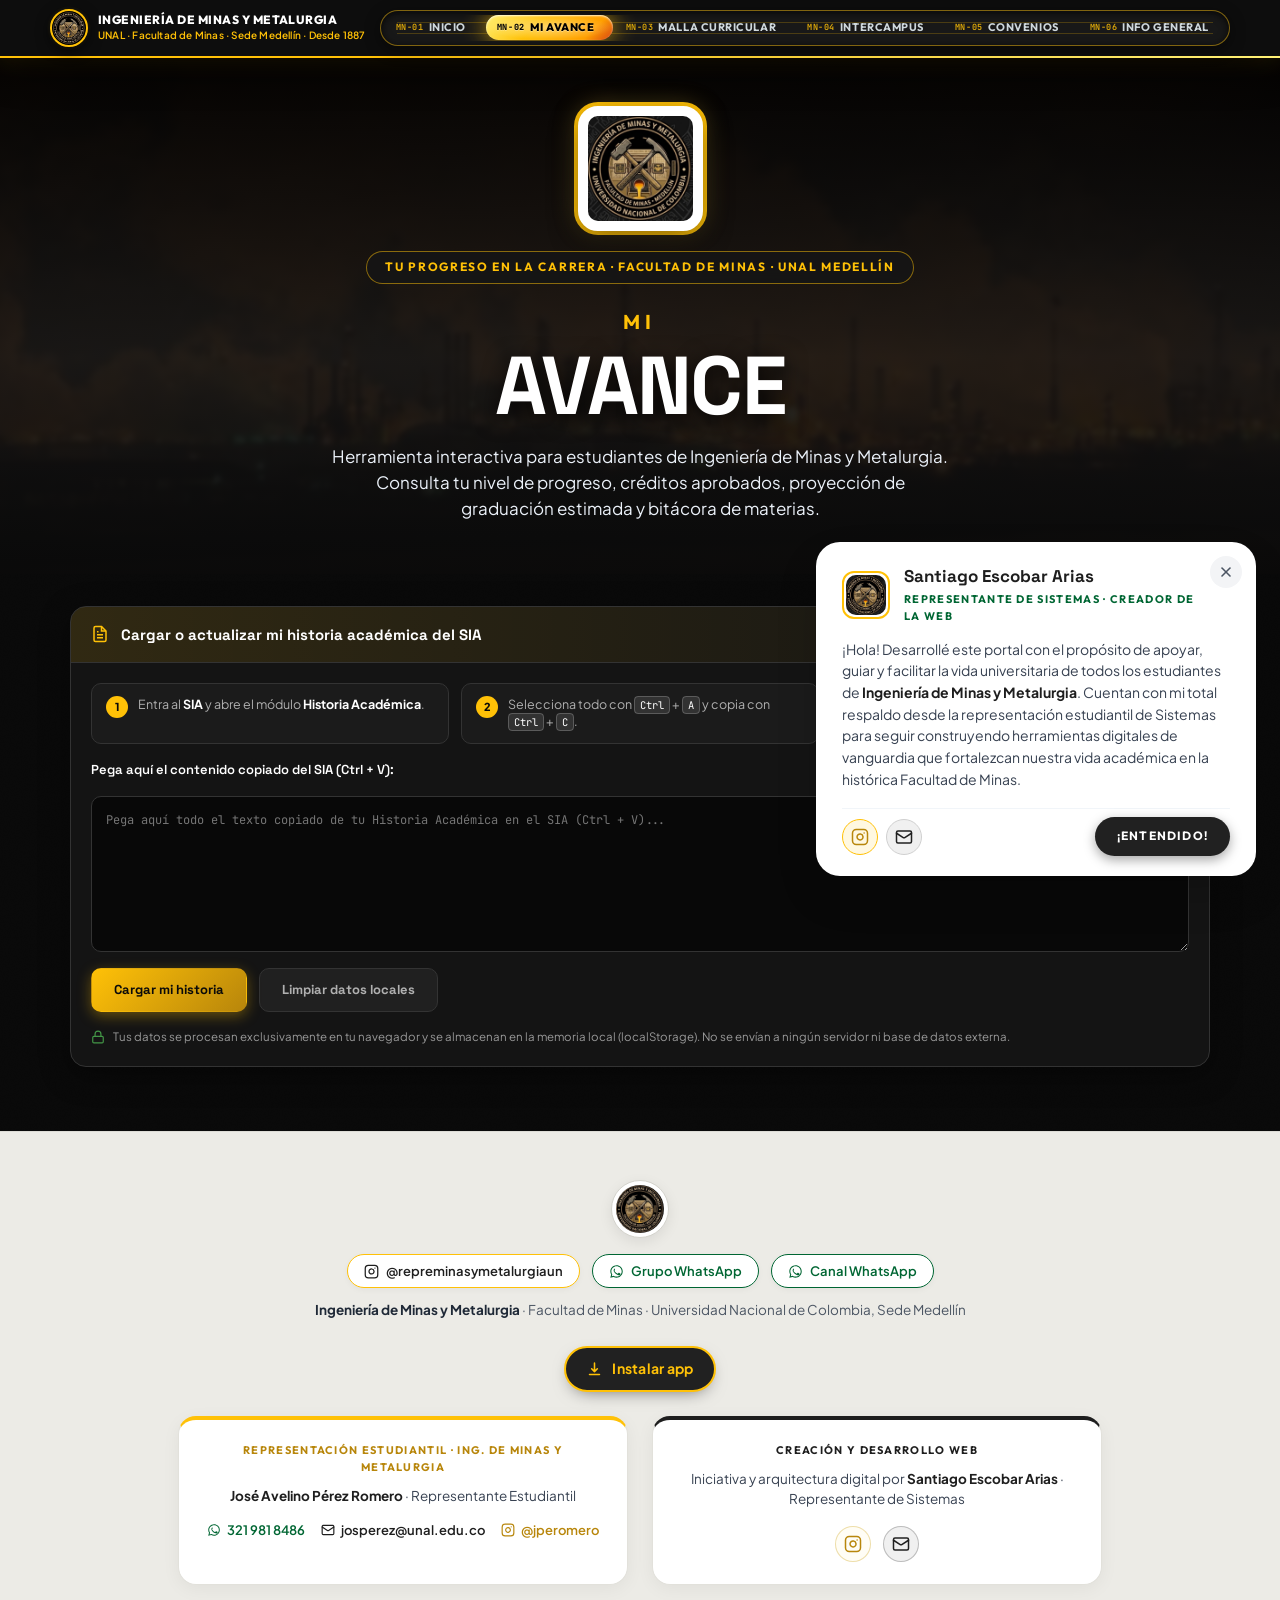
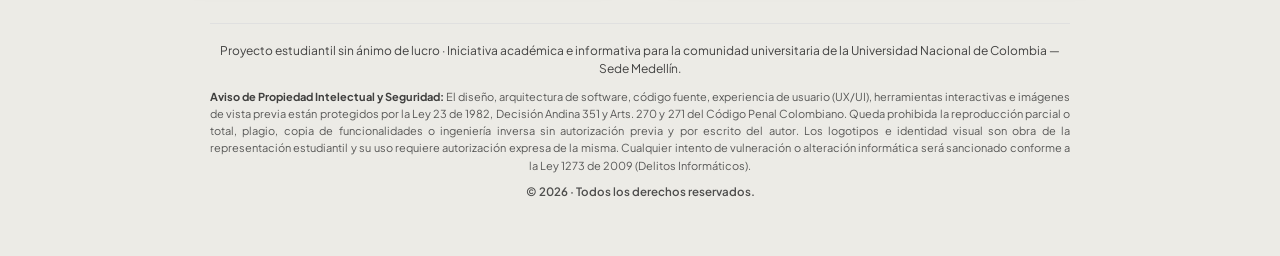
==== commit 12e3a09e: "boton descargar" ====
--- a/avance.html
+++ b/avance.html
@@ -12,6 +12,11 @@
   <title>Mi Avance · Ingeniería de Minas y Metalurgia UNAL Medellín</title>
   <meta name="description" content="Consulta tu nivel en la carrera de Ingeniería de Minas y Metalurgia, tu proyección de graduación, créditos aprobados y materias cursadas a partir de tu historia académica del SIA.">
   <link rel="icon" type="image/png" href="img/logo-minas.png">
+  <link rel="manifest" href="manifest.webmanifest">
+  <meta name="theme-color" content="#181818">
+  <link rel="apple-touch-icon" href="img/app/apple-touch-icon.png">
+  <meta name="apple-mobile-web-app-capable" content="yes">
+  <meta name="apple-mobile-web-app-title" content="Minas UNAL">
   <link rel="preconnect" href="https://fonts.googleapis.com">
   <link rel="preconnect" href="https://fonts.gstatic.com" crossorigin>
   <link rel="stylesheet" href="https://fonts.googleapis.com/css2?family=Plus+Jakarta+Sans:ital,wght@0,400;0,500;0,600;0,700;0,800;1,400;1,600&family=Space+Grotesk:wght@500;600;700;800&family=JetBrains+Mono:wght@400;500;700&family=Outfit:wght@500;600;700;800&display=swap">
@@ -81,6 +86,7 @@
 
   <!-- SCRIPTS -->
   <script src="js/comun.js"></script>
+  <script src="js/instalar.js"></script>
   <script src="js/avance-lector.js"></script>
   <script src="js/avance.js"></script>
 </body>
--- a/css/base.css
+++ b/css/base.css
@@ -1475,3 +1475,36 @@
   margin: 0;
   opacity: 0.85;
 }
+
+/* =========================================================
+   Botón "Instalar app" y su ayuda
+   ========================================================= */
+.instalar-fila { display: flex; justify-content: center; margin-top: 14px; }
+.instalar-fila--portada { justify-content: flex-start; margin: 18px 0 4px; }
+.instalar-btn {
+  display: inline-flex; align-items: center; gap: 9px;
+  padding: 10px 20px; border: 2px solid var(--oro-minero); border-radius: 999px;
+  background: var(--carbon-oscuro); color: var(--oro-minero);
+  font-family: var(--letra-texto); font-size: 14px; font-weight: 700; letter-spacing: .02em;
+  cursor: pointer; transition: background .15s, color .15s, transform .15s, box-shadow .15s;
+  box-shadow: 0 6px 18px -8px rgba(0, 0, 0, .6);
+}
+.instalar-btn svg { width: 17px; height: 17px; flex: none; }
+.instalar-btn:hover, .instalar-btn:focus-visible { background: var(--oro-minero); color: var(--carbon-oscuro); transform: translateY(-1px); }
+.instalar-btn:focus-visible { outline: 3px solid var(--carbon-oscuro); outline-offset: 3px; }
+
+.instalar-dialogo {
+  width: min(92vw, 420px); padding: 22px 24px; border: 2px solid var(--oro-minero); border-radius: 14px;
+  background: var(--carbon-oscuro); color: #e8eef7;
+  box-shadow: 0 30px 80px -20px rgba(0, 0, 0, .7);
+}
+.instalar-dialogo::backdrop { background: rgba(0, 0, 0, .75); backdrop-filter: blur(3px); }
+.instalar-dialogo__etiqueta { margin: 0 0 6px; font-size: 12px; font-weight: 600; letter-spacing: .1em; text-transform: uppercase; color: var(--oro-minero); }
+.instalar-dialogo__titulo { margin: 0 0 12px; font-family: var(--letra-universidad); font-size: 22px; color: #fff; }
+.instalar-dialogo__pasos { margin: 0 0 16px; padding-left: 22px; display: grid; gap: 8px; font-size: 15px; line-height: 1.5; }
+.instalar-dialogo__pasos b { color: #fff; }
+.instalar-dialogo__cerrar {
+  width: 100%; padding: 11px; border: 2px solid var(--oro-minero); border-radius: 999px; background: transparent;
+  color: var(--oro-minero); font-family: var(--letra-texto); font-size: 14px; font-weight: 700; cursor: pointer;
+}
+.instalar-dialogo__cerrar:hover, .instalar-dialogo__cerrar:focus-visible { background: var(--oro-minero); color: var(--carbon-oscuro); }
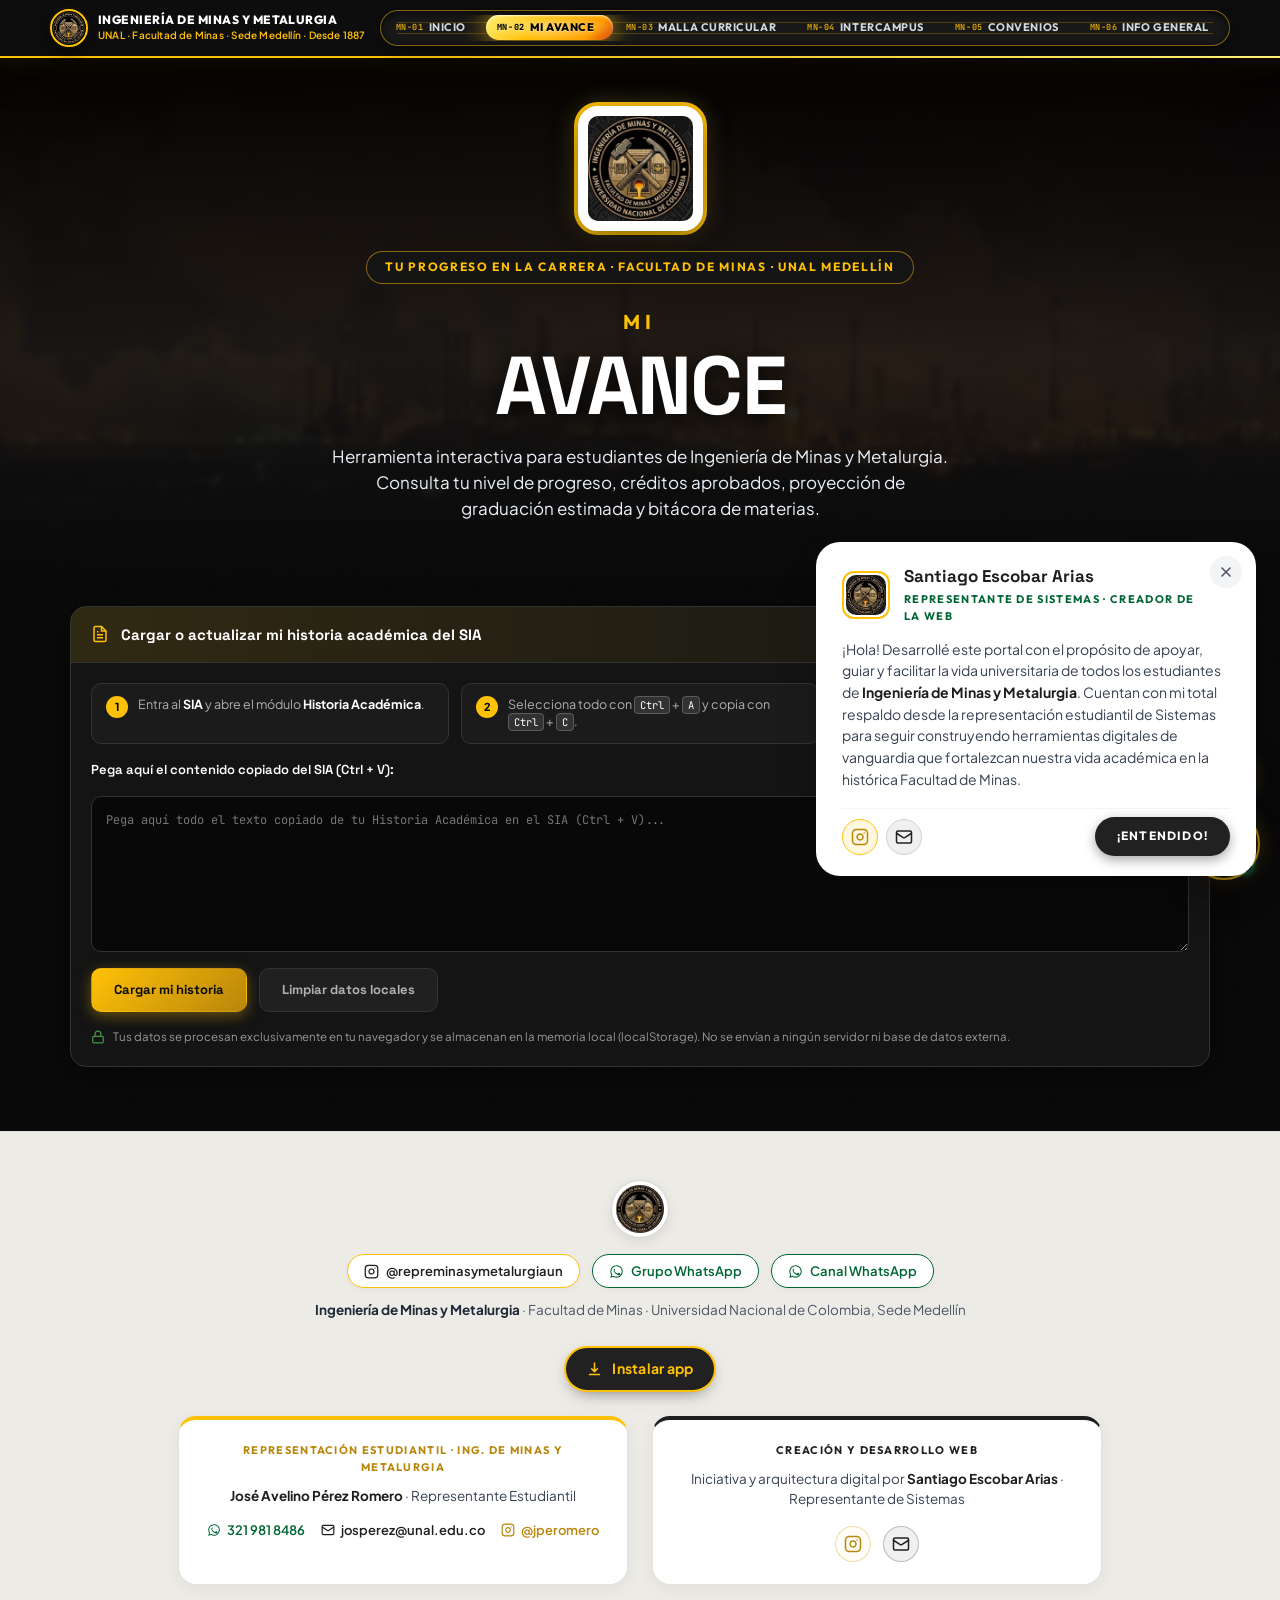
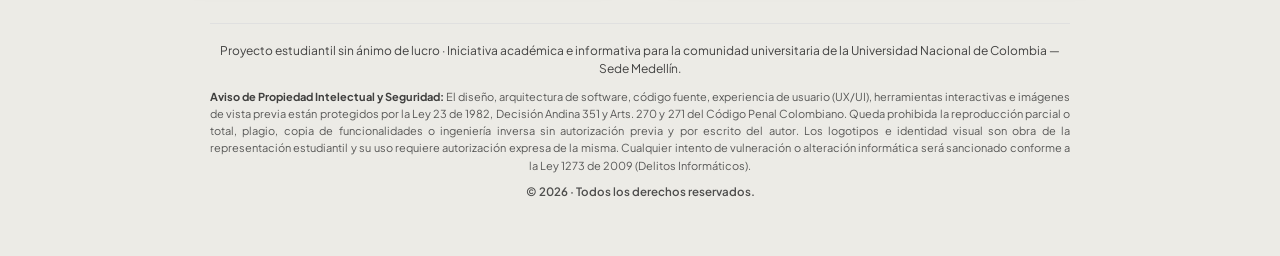
==== commit 8d5af279: "integración sofia parte 2" ====
--- a/avance.html
+++ b/avance.html
@@ -22,6 +22,8 @@
   <link rel="stylesheet" href="https://fonts.googleapis.com/css2?family=Plus+Jakarta+Sans:ital,wght@0,400;0,500;0,600;0,700;0,800;1,400;1,600&family=Space+Grotesk:wght@500;600;700;800&family=JetBrains+Mono:wght@400;500;700&family=Outfit:wght@500;600;700;800&display=swap">
   <link rel="stylesheet" href="css/base.css">
   <link rel="stylesheet" href="css/avance.css">
+  <link rel="stylesheet" href="css/sofia.css">
+  <script src="js/sofia.js" defer></script>
 </head>
 <body data-pagina="avance">
 
--- a/css/sofia.css
+++ b/css/sofia.css
@@ -0,0 +1,679 @@
+/* ==============================================================================
+   PORTAL WEB OFICIAL · INGENIERÍA DE MINAS Y METALURGIA · UNAL SEDE MEDELLÍN
+   Arquitectura de software, maquetación y desarrollo integral por:
+   Santiago Escobar Arias · Representante Estudiantil de Sistemas e Informática
+   Canales Oficiales e Información de Ingeniería de Minas y Metalurgia:
+   José Avelino Pérez Romero · Representante Estudiantil
+   Facultad de Minas — Universidad Nacional de Colombia, Sede Medellín
+   ============================================================================== */
+
+/* ---------- sofIA: Asistente Virtual Inteligente de Minas y Metalurgia UNAL ---------- */
+
+:root {
+  --sofia-oro-principal: #FFC107;
+  --sofia-oro-profundo: #D49E00;
+  --sofia-oro-claro: #FFE082;
+  --sofia-carbon-base: #121212;
+  --sofia-grafito-medio: #212121;
+  --sofia-plata-acero: #BDBDBD;
+  --sofia-fondo-tarjeta: rgba(18, 18, 18, 0.96);
+  --sofia-fondo-chat: rgba(13, 13, 13, 0.94);
+  --sofia-borde: rgba(255, 193, 7, 0.35);
+  --sofia-brillo: rgba(255, 193, 7, 0.22);
+  --sofia-texto: #FFFFFF;
+  --sofia-texto-suave: #D1D5DB;
+  --sofia-sombra: 0 20px 50px rgba(0, 0, 0, 0.8);
+}
+
+/* ==========================================================================
+   1. BOTÓN FLOTANTE (TRIGGER)
+   ========================================================================== */
+
+.sofia-flotante-wrap {
+  position: fixed;
+  bottom: 24px;
+  right: 24px;
+  z-index: 999;
+  display: flex;
+  flex-direction: column;
+  align-items: flex-end;
+  gap: 10px;
+  pointer-events: none;
+}
+
+.sofia-flotante-wrap > * {
+  pointer-events: auto;
+}
+
+/* Tooltip / Globo de bienvenida inicial */
+.sofia-globo-bienvenida {
+  display: flex;
+  align-items: center;
+  gap: 10px;
+  background: rgba(21, 21, 21, 0.95);
+  border: 1px solid var(--sofia-borde);
+  backdrop-filter: blur(12px);
+  padding: 8px 14px 8px 16px;
+  border-radius: 999px;
+  box-shadow: 0 10px 30px rgba(0, 0, 0, 0.5), 0 0 16px var(--sofia-brillo);
+  color: var(--sofia-texto);
+  font-family: var(--letra-texto, 'Plus Jakarta Sans', sans-serif);
+  font-size: 13px;
+  line-height: 1.25;
+  cursor: pointer;
+  animation: sofiaGloboEntrar 0.4s cubic-bezier(0.16, 1, 0.3, 1);
+  transition: transform 0.2s, background 0.2s;
+  max-width: 290px;
+}
+
+.sofia-globo-bienvenida:hover {
+  transform: translateY(-2px);
+  background: rgba(32, 32, 32, 0.98);
+}
+
+.sofia-globo-texto strong {
+  color: var(--sofia-oro-principal);
+  font-weight: 600;
+}
+
+.sofia-globo-cerrar {
+  background: none;
+  border: none;
+  color: var(--sofia-texto-suave);
+  cursor: pointer;
+  padding: 2px 4px;
+  font-size: 14px;
+  line-height: 1;
+  opacity: 0.7;
+  transition: opacity 0.2s, color 0.2s;
+}
+
+.sofia-globo-cerrar:hover {
+  opacity: 1;
+  color: #ffffff;
+}
+
+/* Botón principal circular */
+.sofia-boton {
+  position: relative;
+  width: 64px;
+  height: 64px;
+  border-radius: 50%;
+  border: 2px solid var(--sofia-oro-principal);
+  background: radial-gradient(circle at 35% 35%, #2C2C2C 0%, #1A1A1A 65%, #0D0D0D 100%);
+  color: #ffffff;
+  cursor: pointer;
+  padding: 0;
+  display: flex;
+  align-items: center;
+  justify-content: center;
+  box-shadow: 0 12px 28px rgba(0, 0, 0, 0.6), 0 0 24px rgba(255, 193, 7, 0.3);
+  transition: transform 0.25s cubic-bezier(0.34, 1.56, 0.64, 1), box-shadow 0.25s ease;
+  overflow: visible;
+}
+
+.sofia-boton:hover {
+  transform: scale(1.08);
+  box-shadow: 0 16px 36px rgba(0, 0, 0, 0.7), 0 0 32px rgba(255, 193, 7, 0.5);
+  border-color: var(--sofia-oro-claro);
+}
+
+.sofia-boton:active {
+  transform: scale(0.96);
+}
+
+/* Halo radar pulsante */
+.sofia-boton__halo {
+  position: absolute;
+  inset: -6px;
+  border-radius: 50%;
+  border: 2px solid var(--sofia-oro-principal);
+  opacity: 0.6;
+  animation: sofiaRadarHalo 2.6s cubic-bezier(0.25, 0.46, 0.45, 0.94) infinite;
+  pointer-events: none;
+}
+
+/* Indicador de estado en línea */
+.sofia-boton__badge {
+  position: absolute;
+  bottom: 2px;
+  right: 2px;
+  width: 14px;
+  height: 14px;
+  border-radius: 50%;
+  background: #10B981;
+  border: 2.5px solid #121212;
+  box-shadow: 0 0 8px #10B981;
+}
+
+/* Avatar SVG dentro del botón */
+.sofia-avatar-svg {
+  width: 44px;
+  height: 44px;
+  display: block;
+  filter: drop-shadow(0 2px 6px rgba(0, 0, 0, 0.6));
+  transition: transform 0.3s ease;
+}
+
+.sofia-boton:hover .sofia-avatar-svg {
+  transform: scale(1.05);
+}
+
+/* ==========================================================================
+   2. VENTANA DE CHAT (MODAL INTERACTIVO)
+   ========================================================================== */
+
+.sofia-ventana {
+  position: fixed;
+  bottom: 98px;
+  right: 24px;
+  width: 410px;
+  max-width: calc(100vw - 32px);
+  height: min(640px, calc(100vh - 120px));
+  background: var(--sofia-fondo-tarjeta);
+  border: 1.5px solid var(--sofia-borde);
+  border-radius: 22px;
+  box-shadow: var(--sofia-sombra), 0 0 30px rgba(255, 193, 7, 0.15);
+  backdrop-filter: blur(20px);
+  -webkit-backdrop-filter: blur(20px);
+  z-index: 1000;
+  display: flex;
+  flex-direction: column;
+  overflow: hidden;
+  font-family: var(--letra-texto, 'Plus Jakarta Sans', sans-serif);
+  transform-origin: bottom right;
+  opacity: 0;
+  visibility: hidden;
+  transform: scale(0.7) translateY(40px);
+  transition: opacity 0.28s cubic-bezier(0.16, 1, 0.3, 1),
+              transform 0.28s cubic-bezier(0.16, 1, 0.3, 1),
+              visibility 0.28s;
+  pointer-events: none;
+}
+
+.sofia-ventana.is-abierta {
+  opacity: 1;
+  visibility: visible;
+  transform: scale(1) translateY(0);
+  pointer-events: auto;
+}
+
+/* Encabezado */
+.sofia-cabecera {
+  display: flex;
+  align-items: center;
+  justify-content: space-between;
+  padding: 14px 18px;
+  background: linear-gradient(135deg, rgba(28, 28, 28, 0.98), rgba(18, 18, 18, 0.95));
+  border-bottom: 1px solid var(--sofia-borde);
+  gap: 12px;
+}
+
+.sofia-cabecera__identidad {
+  display: flex;
+  align-items: center;
+  gap: 12px;
+  min-width: 0;
+}
+
+.sofia-cabecera__avatar-wrap {
+  position: relative;
+  width: 42px;
+  height: 42px;
+  border-radius: 50%;
+  border: 1.5px solid var(--sofia-oro-principal);
+  background: radial-gradient(circle at 35% 35%, #2C2C2C, #121212);
+  display: flex;
+  align-items: center;
+  justify-content: center;
+  flex-shrink: 0;
+  box-shadow: 0 0 12px rgba(255, 193, 7, 0.35);
+}
+
+.sofia-cabecera__avatar-wrap .sofia-avatar-svg {
+  width: 32px;
+  height: 32px;
+}
+
+.sofia-cabecera__datos {
+  display: flex;
+  flex-direction: column;
+  min-width: 0;
+}
+
+.sofia-cabecera__nombre-wrap {
+  display: flex;
+  align-items: center;
+  gap: 6px;
+}
+
+.sofia-cabecera__nombre {
+  font-family: var(--letra-titulos, 'Outfit', sans-serif);
+  font-weight: 800;
+  font-size: 17px;
+  color: #ffffff;
+  letter-spacing: -0.3px;
+  margin: 0;
+}
+
+.sofia-cabecera__tag {
+  font-size: 10px;
+  font-weight: 700;
+  padding: 1px 6px;
+  border-radius: 4px;
+  background: rgba(255, 193, 7, 0.22);
+  border: 1px solid rgba(255, 193, 7, 0.45);
+  color: var(--sofia-oro-principal);
+  text-transform: uppercase;
+  letter-spacing: 0.5px;
+}
+
+.sofia-cabecera__estado {
+  display: flex;
+  align-items: center;
+  gap: 5px;
+  font-size: 11.5px;
+  color: var(--sofia-texto-suave);
+  margin-top: 1px;
+}
+
+.sofia-cabecera__punto-estado {
+  width: 7px;
+  height: 7px;
+  border-radius: 50%;
+  background: #10B981;
+  box-shadow: 0 0 6px #10B981;
+}
+
+.sofia-cabecera__acciones {
+  display: flex;
+  align-items: center;
+  gap: 4px;
+}
+
+.sofia-btn-icono {
+  background: none;
+  border: none;
+  width: 32px;
+  height: 32px;
+  border-radius: 8px;
+  color: var(--sofia-texto-suave);
+  cursor: pointer;
+  display: flex;
+  align-items: center;
+  justify-content: center;
+  transition: background 0.2s, color 0.2s, transform 0.15s;
+}
+
+.sofia-btn-icono:hover {
+  background: rgba(255, 193, 7, 0.15);
+  color: #ffffff;
+  transform: scale(1.05);
+}
+
+.sofia-btn-icono:active {
+  transform: scale(0.95);
+}
+
+/* ==========================================================================
+   3. CUERPO DE MENSAJES (CONVERSACIÓN)
+   ========================================================================== */
+
+.sofia-mensajes {
+  flex: 1;
+  overflow-y: auto;
+  padding: 16px;
+  display: flex;
+  flex-direction: column;
+  gap: 14px;
+  background: var(--sofia-fondo-chat);
+  scrollbar-width: thin;
+  scrollbar-color: rgba(255, 193, 7, 0.3) transparent;
+}
+
+.sofia-mensajes::-webkit-scrollbar {
+  width: 6px;
+}
+
+.sofia-mensajes::-webkit-scrollbar-thumb {
+  background: rgba(255, 193, 7, 0.3);
+  border-radius: 4px;
+}
+
+.sofia-mensajes::-webkit-scrollbar-track {
+  background: transparent;
+}
+
+/* Filas de mensaje */
+.sofia-mensaje-fila {
+  display: flex;
+  gap: 10px;
+  max-width: 90%;
+  animation: sofiaMensajeAparecer 0.25s ease-out;
+}
+
+.sofia-mensaje-fila--bot {
+  align-self: flex-start;
+}
+
+.sofia-mensaje-fila--usuario {
+  align-self: flex-end;
+  flex-direction: row-reverse;
+}
+
+.sofia-mensaje-avatar {
+  width: 28px;
+  height: 28px;
+  border-radius: 50%;
+  border: 1px solid var(--sofia-oro-principal);
+  background: #121212;
+  display: flex;
+  align-items: center;
+  justify-content: center;
+  flex-shrink: 0;
+  margin-top: 2px;
+  box-shadow: 0 2px 6px rgba(0, 0, 0, 0.4);
+}
+
+.sofia-mensaje-avatar .sofia-avatar-svg {
+  width: 20px;
+  height: 20px;
+}
+
+/* Burbujas de mensaje con alto contraste garantizado */
+.sofia-burbuja {
+  padding: 11px 14px;
+  border-radius: 14px;
+  font-size: 13.5px;
+  line-height: 1.5;
+  color: #ffffff !important;
+  word-break: break-word;
+}
+
+.sofia-mensaje-fila--bot .sofia-burbuja {
+  background: rgba(33, 33, 33, 0.95);
+  border: 1px solid rgba(255, 193, 7, 0.35);
+  border-top-left-radius: 4px;
+  box-shadow: 0 4px 14px rgba(0, 0, 0, 0.3);
+}
+
+.sofia-mensaje-fila--usuario .sofia-burbuja {
+  background: linear-gradient(135deg, #181818 0%, #303030 100%);
+  border: 1px solid rgba(255, 193, 7, 0.45);
+  color: #ffffff !important;
+  border-top-right-radius: 4px;
+  box-shadow: 0 4px 14px rgba(0, 0, 0, 0.35);
+}
+
+/* Formato dentro de la burbuja */
+.sofia-burbuja p {
+  margin: 0 0 8px 0;
+  color: #ffffff !important;
+}
+
+.sofia-burbuja p:last-child {
+  margin-bottom: 0;
+}
+
+.sofia-burbuja ul, .sofia-burbuja ol {
+  margin: 6px 0 8px 0;
+  padding-left: 18px;
+}
+
+.sofia-burbuja li {
+  margin-bottom: 4px;
+  color: #ffffff !important;
+}
+
+.sofia-burbuja strong {
+  color: var(--sofia-oro-principal) !important;
+  font-weight: 600;
+}
+
+.sofia-burbuja a {
+  color: var(--sofia-oro-claro);
+  text-decoration: underline;
+  text-underline-offset: 2px;
+  font-weight: 500;
+  transition: color 0.15s;
+}
+
+.sofia-burbuja a:hover {
+  color: #ffffff;
+}
+
+.sofia-burbuja code {
+  background: rgba(0, 0, 0, 0.45);
+  border: 1px solid rgba(255, 193, 7, 0.3);
+  padding: 1px 5px;
+  border-radius: 4px;
+  font-family: var(--letra-mono, monospace);
+  font-size: 12px;
+  color: var(--sofia-oro-principal);
+}
+
+.sofia-burbuja h3 {
+  font-size: 14px;
+  font-weight: 700;
+  color: #ffffff;
+  margin: 0 0 6px 0;
+}
+
+/* Sugerencias / Chips de acción rápida */
+.sofia-chips-contenedor {
+  display: flex;
+  flex-wrap: wrap;
+  gap: 6px;
+  margin-top: 10px;
+}
+
+.sofia-chip {
+  background: rgba(24, 24, 24, 0.85);
+  border: 1px solid rgba(255, 193, 7, 0.35);
+  color: var(--sofia-oro-principal) !important;
+  padding: 6px 11px;
+  border-radius: 999px;
+  font-size: 12px;
+  font-weight: 500;
+  cursor: pointer;
+  transition: all 0.2s ease;
+  font-family: var(--letra-texto, 'Plus Jakarta Sans', sans-serif);
+  line-height: 1.2;
+}
+
+.sofia-chip:hover {
+  background: rgba(255, 193, 7, 0.2);
+  border-color: var(--sofia-oro-principal);
+  color: #ffffff !important;
+  transform: translateY(-1px);
+}
+
+.sofia-chip:active {
+  transform: translateY(0);
+}
+
+/* Indicador de escritura "sofIA está pensando…" */
+.sofia-escribiendo {
+  display: flex;
+  align-items: center;
+  gap: 4px;
+  padding: 8px 12px;
+}
+
+.sofia-escribiendo-punto {
+  width: 6px;
+  height: 6px;
+  border-radius: 50%;
+  background: var(--sofia-oro-principal);
+  opacity: 0.4;
+  animation: sofiaPuntoOnda 1.4s infinite ease-in-out both;
+}
+
+.sofia-escribiendo-punto:nth-child(1) { animation-delay: -0.32s; }
+.sofia-escribiendo-punto:nth-child(2) { animation-delay: -0.16s; }
+
+/* ==========================================================================
+   4. FORMULARIO DE ENTRADA
+   ========================================================================== */
+
+.sofia-formulario {
+  display: flex;
+  align-items: center;
+  gap: 8px;
+  padding: 12px 14px;
+  background: rgba(21, 21, 21, 0.95);
+  border-top: 1px solid var(--sofia-borde);
+}
+
+.sofia-input {
+  flex: 1;
+  background: rgba(13, 13, 13, 0.85);
+  border: 1px solid rgba(255, 193, 7, 0.3);
+  border-radius: 12px;
+  padding: 10px 14px;
+  font-family: var(--letra-texto, 'Plus Jakarta Sans', sans-serif);
+  font-size: 13.5px;
+  color: #ffffff;
+  outline: none;
+  transition: border-color 0.2s, box-shadow 0.2s;
+}
+
+.sofia-input:focus {
+  border-color: var(--sofia-oro-principal);
+  box-shadow: 0 0 10px rgba(255, 193, 7, 0.25);
+}
+
+.sofia-input::placeholder {
+  color: rgba(209, 213, 219, 0.5);
+}
+
+.sofia-btn-enviar {
+  width: 40px;
+  height: 40px;
+  border-radius: 10px;
+  border: 1px solid var(--sofia-oro-principal);
+  background: linear-gradient(135deg, #FFC107 0%, #D49E00 100%);
+  color: #121212;
+  cursor: pointer;
+  display: flex;
+  align-items: center;
+  justify-content: center;
+  flex-shrink: 0;
+  box-shadow: 0 4px 12px rgba(255, 193, 7, 0.35);
+  transition: transform 0.2s, box-shadow 0.2s, filter 0.2s;
+}
+
+.sofia-btn-enviar:hover {
+  transform: scale(1.06);
+  filter: brightness(1.1);
+  box-shadow: 0 6px 16px rgba(255, 193, 7, 0.45);
+}
+
+.sofia-btn-enviar:active {
+  transform: scale(0.95);
+}
+
+.sofia-btn-enviar svg {
+  width: 18px;
+  height: 18px;
+  display: block;
+}
+
+/* Pie legal diminuto */
+.sofia-pie-aviso {
+  padding: 6px 14px 8px;
+  text-align: center;
+  font-size: 10.5px;
+  color: rgba(209, 213, 219, 0.55);
+  background: rgba(21, 21, 21, 0.95);
+  border-top: none;
+  line-height: 1.2;
+}
+
+/* ==========================================================================
+   5. ANIMACIONES
+   ========================================================================== */
+
+@keyframes sofiaRadarHalo {
+  0% {
+    transform: scale(0.95);
+    opacity: 0.8;
+  }
+  50% {
+    transform: scale(1.28);
+    opacity: 0.2;
+  }
+  100% {
+    transform: scale(1.5);
+    opacity: 0;
+  }
+}
+
+@keyframes sofiaGloboEntrar {
+  from {
+    opacity: 0;
+    transform: translateY(8px) scale(0.95);
+  }
+  to {
+    opacity: 1;
+    transform: translateY(0) scale(1);
+  }
+}
+
+@keyframes sofiaMensajeAparecer {
+  from {
+    opacity: 0;
+    transform: translateY(6px);
+  }
+  to {
+    opacity: 1;
+    transform: translateY(0);
+  }
+}
+
+@keyframes sofiaPuntoOnda {
+  0%, 80%, 100% {
+    transform: scale(0.6);
+    opacity: 0.3;
+  }
+  40% {
+    transform: scale(1.1);
+    opacity: 1;
+  }
+}
+
+/* ==========================================================================
+   6. RESPONSIVE (MÓVILES)
+   ========================================================================== */
+
+@media (max-width: 640px) {
+  .sofia-flotante-wrap {
+    bottom: 16px;
+    right: 16px;
+  }
+
+  .sofia-ventana {
+    bottom: 84px;
+    right: 12px;
+    left: 12px;
+    width: auto;
+    height: 520px;
+    max-height: calc(100vh - 100px);
+    border-radius: 18px;
+  }
+
+  .sofia-boton {
+    width: 58px;
+    height: 58px;
+  }
+
+  .sofia-avatar-svg {
+    width: 40px;
+    height: 40px;
+  }
+
+  .sofia-globo-bienvenida {
+    max-width: calc(100vw - 110px);
+    font-size: 12px;
+  }
+}
